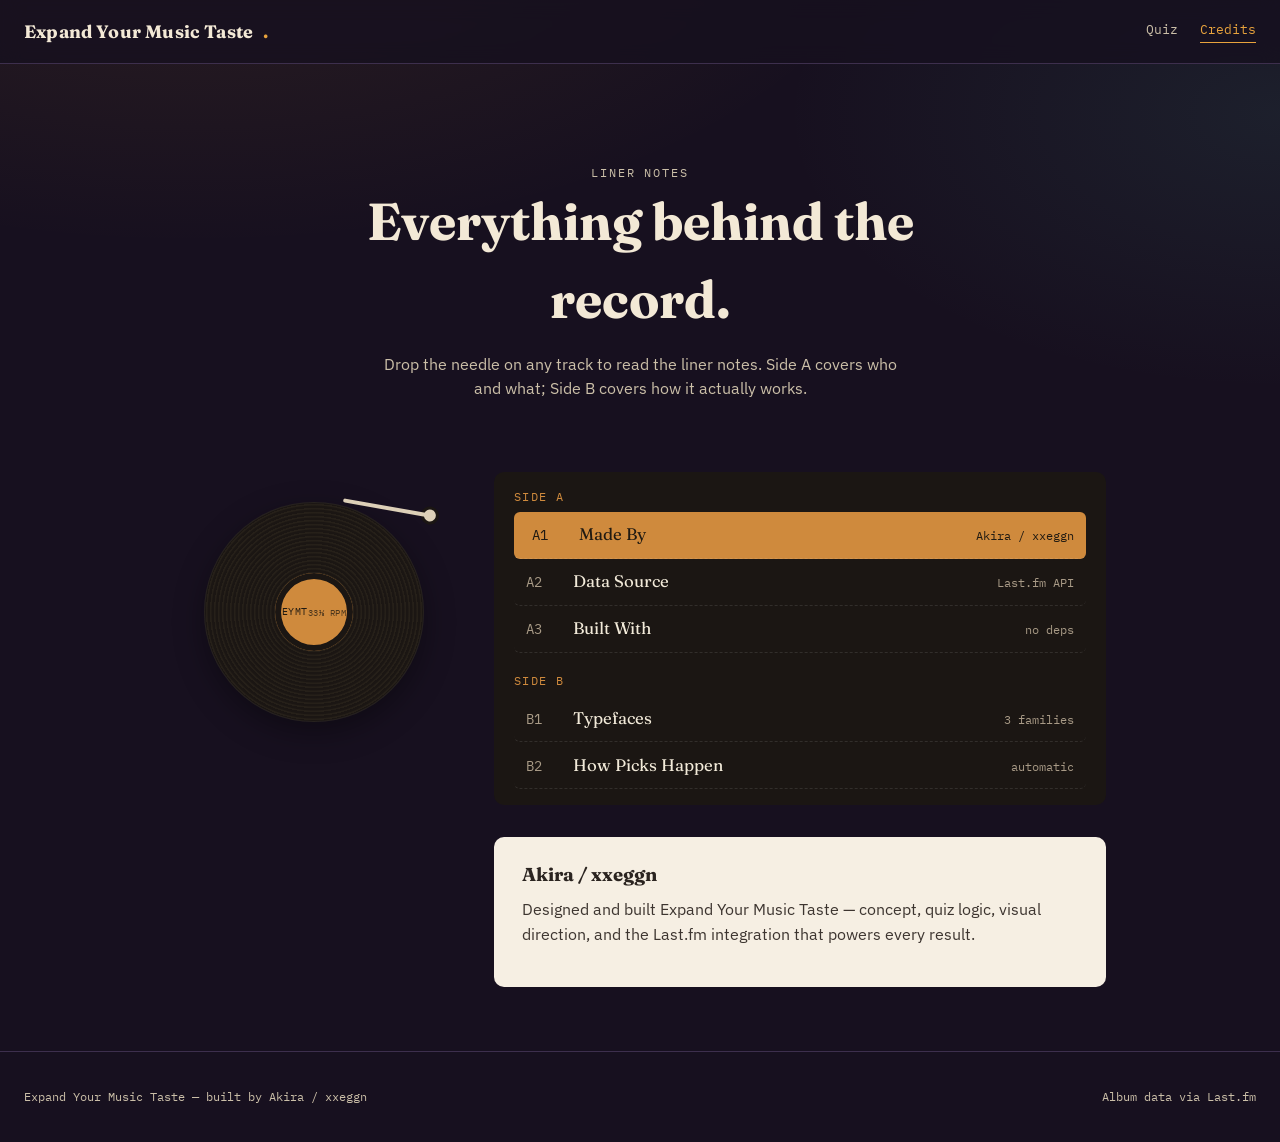
==== credits.html @ 55221497 "Update credits.html" ====
<!DOCTYPE html>
<html lang="en">
<head>
<meta charset="UTF-8">
<meta name="viewport" content="width=device-width, initial-scale=1.0">
<title>Credits — Expand Your Music Taste</title>
<meta name="description" content="Who built Expand Your Music Taste, and what it's made of.">
<link rel="icon" type="image/png" sizes="32x32" href="favicon-32.png">
<link rel="stylesheet" href="style.css">
<style>
  .record-console{
    --rc-amber: #cf8a3d;
    position: relative;
    display: grid;
    grid-template-columns: 280px 1fr;
    gap: 2.5rem;
    max-width: 980px;
    margin: 2rem auto 4rem;
    padding: 0 1.5rem;
  }
  .rc-sleeve{
    position: sticky;
    top: 2rem;
    align-self: start;
    display: flex;
    align-items: center;
    justify-content: center;
    height: 280px;
  }
  .rc-platter{ position: relative; width: 220px; height: 220px; }
  .rc-disc{
    width: 220px; height: 220px; border-radius: 50%;
    background:
      repeating-radial-gradient(circle at center,
        #1b1613 0px, #1b1613 2px,
        #262019 3px, #262019 4px);
    box-shadow: 0 10px 30px rgba(0,0,0,0.35), inset 0 0 0 1px rgba(255,255,255,0.05);
    animation: rc-spin 16s linear infinite;
    animation-play-state: paused;
    display: flex; align-items: center; justify-content: center;
  }
  .track-input:checked ~ .rc-sleeve .rc-disc{ animation-play-state: running; }
  .rc-label{
    width: 78px; height: 78px; border-radius: 50%;
    background: var(--rc-amber);
    display: flex; align-items: center; justify-content: center;
    text-align: center; line-height: 1.1;
    font-family: 'IBM Plex Mono', monospace;
    font-size: 0.6rem; letter-spacing: 0.05em;
    color: #201a12;
    box-shadow: inset 0 0 0 6px #1b1613;
  }
  .rc-label span{ display:block; font-size: 0.55rem; opacity: 0.75; margin-top: 2px; }
  .rc-tonearm{
    position: absolute; top: -10px; right: -18px;
    width: 130px; height: 130px;
    transform-origin: 108px 22px;
    transform: rotate(-28deg);
    transition: transform 0.6s cubic-bezier(.34,1.4,.64,1);
    pointer-events: none;
  }
  .rc-tonearm::before{
    content:''; position: absolute; top: 22px; right: 8px;
    width: 12px; height: 12px; border-radius: 50%;
    background: #ddd0b8; box-shadow: 0 0 0 3px #1b1613;
  }
  .rc-tonearm::after{
    content:''; position: absolute; top: 26px; right: 14px;
    width: 88px; height: 4px; border-radius: 3px;
    background: #ddd0b8; transform: rotate(38deg); transform-origin: right center;
  }
  #t1:checked ~ .rc-sleeve .rc-tonearm{ transform: rotate(-28deg); }
  #t2:checked ~ .rc-sleeve .rc-tonearm{ transform: rotate(-14deg); }
  #t3:checked ~ .rc-sleeve .rc-tonearm{ transform: rotate(0deg); }
  #t4:checked ~ .rc-sleeve .rc-tonearm{ transform: rotate(16deg); }
  #t5:checked ~ .rc-sleeve .rc-tonearm{ transform: rotate(30deg); }

  .rc-body{ display:flex; flex-direction:column; gap: 2rem; }
  .track-input{ position:absolute; opacity:0; pointer-events:none; }

  .rc-tracklist{ background:#1b1613; border-radius: 10px; padding: 1rem 1.25rem; }
  .rc-side-label{
    font-family:'IBM Plex Mono', monospace;
    font-size: 0.72rem; letter-spacing: 0.12em; text-transform: uppercase;
    color: var(--rc-amber); margin: 1.2rem 0 0.4rem;
  }
  .rc-side-label:first-child{ margin-top: 0; }
  .rc-track{
    display: grid;
    grid-template-columns: 2.2rem 1fr auto;
    align-items: baseline;
    gap: 0.75rem;
    padding: 0.65rem 0.75rem;
    border-bottom: 1px dashed rgba(255,255,255,0.1);
    cursor: pointer;
    border-radius: 6px;
    transition: background 0.2s ease, padding-left 0.2s ease;
  }
  .rc-track:hover{ background: rgba(207,138,61,0.15); }
  .rc-idx{ font-family:'IBM Plex Mono', monospace; font-size:0.85rem; color:#a89a86; }
  .rc-name{ font-family:'Fraunces', serif; font-size: 1.05rem; color:#f2ead9; }
  .rc-time{ font-family:'IBM Plex Mono', monospace; font-size:0.78rem; color:#a89a86; white-space: nowrap; }

  #t1:checked ~ .rc-body label[for="t1"],
  #t2:checked ~ .rc-body label[for="t2"],
  #t3:checked ~ .rc-body label[for="t3"],
  #t4:checked ~ .rc-body label[for="t4"],
  #t5:checked ~ .rc-body label[for="t5"]{
    background: var(--rc-amber);
    padding-left: 1.1rem;
  }
  #t1:checked ~ .rc-body label[for="t1"] .rc-name,
  #t2:checked ~ .rc-body label[for="t2"] .rc-name,
  #t3:checked ~ .rc-body label[for="t3"] .rc-name,
  #t4:checked ~ .rc-body label[for="t4"] .rc-name,
  #t5:checked ~ .rc-body label[for="t5"] .rc-name,
  #t1:checked ~ .rc-body label[for="t1"] .rc-idx,
  #t2:checked ~ .rc-body label[for="t2"] .rc-idx,
  #t3:checked ~ .rc-body label[for="t3"] .rc-idx,
  #t4:checked ~ .rc-body label[for="t4"] .rc-idx,
  #t5:checked ~ .rc-body label[for="t5"] .rc-idx,
  #t1:checked ~ .rc-body label[for="t1"] .rc-time,
  #t2:checked ~ .rc-body label[for="t2"] .rc-time,
  #t3:checked ~ .rc-body label[for="t3"] .rc-time,
  #t4:checked ~ .rc-body label[for="t4"] .rc-time,
  #t5:checked ~ .rc-body label[for="t5"] .rc-time{ color:#201a12 !important; }

  .rc-notes{
    position: relative;
    min-height: 150px;
    border-radius: 10px;
    padding: 1.5rem 1.75rem;
    background: #f6efe3;
  }
  .rc-note{ display:none; animation: rc-fade 0.35s ease; }
  .rc-note h3{ font-family:'Fraunces', serif; margin: 0 0 0.5rem; color:#2b2420; }
  .rc-note p{ margin: 0; line-height: 1.55; color:#3d3530; }
  .rc-stack-row{ display:flex; flex-wrap:wrap; gap:0.5rem; margin-top:0.9rem; }
  .rc-chip{
    font-family:'IBM Plex Mono', monospace; font-size:0.75rem;
    padding: 0.3rem 0.6rem; border-radius: 999px;
    border: 1px solid rgba(43,36,32,0.2); background: #e9ddc8; color:#2b2420;
  }
  #t1:checked ~ .rc-body .rc-notes #note-1,
  #t2:checked ~ .rc-body .rc-notes #note-2,
  #t3:checked ~ .rc-body .rc-notes #note-3,
  #t4:checked ~ .rc-body .rc-notes #note-4,
  #t5:checked ~ .rc-body .rc-notes #note-5{ display:block; }

  @keyframes rc-spin{ to{ transform: rotate(360deg); } }
  @keyframes rc-fade{ from{ opacity:0; transform: translateY(4px);} to{ opacity:1; transform:none; } }

  @media (max-width: 720px){
    .record-console{ grid-template-columns: 1fr; }
    .rc-sleeve{ position: static; height: 220px; margin-bottom: 1rem; }
  }
</style>
</head>
<body>

<header class="site-header">
  <a href="index.html" class="wordmark">Expand Your Music Taste<span class="dot">.</span></a>
  <nav class="site-nav">
    <a href="index.html">Quiz</a>
    <a href="credits.html" class="active">Credits</a>
  </nav>
</header>

<main>
  <section class="credits-hero">
    <p class="eyebrow">Liner notes</p>
    <h1>Everything behind the record.</h1>
    <p>Drop the needle on any track to read the liner notes. Side A covers who and what; Side B covers how it actually works.</p>
  </section>

  <section class="record-console">
    <input type="radio" name="track" id="t1" class="track-input" checked>
    <input type="radio" name="track" id="t2" class="track-input">
    <input type="radio" name="track" id="t3" class="track-input">
    <input type="radio" name="track" id="t4" class="track-input">
    <input type="radio" name="track" id="t5" class="track-input">

    <div class="rc-sleeve">
      <div class="rc-platter">
        <div class="rc-disc"><div class="rc-label">EYMT<span>33&frac13; RPM</span></div></div>
        <div class="rc-tonearm"></div>
      </div>
    </div>

    <div class="rc-body">
      <div class="rc-tracklist">
        <p class="rc-side-label">Side A</p>
        <label for="t1" class="rc-track">
          <span class="rc-idx">A1</span><span class="rc-name">Made By</span><span class="rc-time">Akira / xxeggn</span>
        </label>
        <label for="t2" class="rc-track">
          <span class="rc-idx">A2</span><span class="rc-name">Data Source</span><span class="rc-time">Last.fm API</span>
        </label>
        <label for="t3" class="rc-track">
          <span class="rc-idx">A3</span><span class="rc-name">Built With</span><span class="rc-time">no deps</span>
        </label>
        <p class="rc-side-label">Side B</p>
        <label for="t4" class="rc-track">
          <span class="rc-idx">B1</span><span class="rc-name">Typefaces</span><span class="rc-time">3 families</span>
        </label>
        <label for="t5" class="rc-track">
          <span class="rc-idx">B2</span><span class="rc-name">How Picks Happen</span><span class="rc-time">automatic</span>
        </label>
      </div>

      <div class="rc-notes">
        <div class="rc-note" id="note-1">
          <h3>Akira / xxeggn</h3>
          <p>Designed and built Expand Your Music Taste — concept, quiz logic, visual direction, and the Last.fm integration that powers every result.</p>
        </div>
        <div class="rc-note" id="note-2">
          <h3>Last.fm API</h3>
          <p>Every album title, release year, genre tag, cover image, and description shown in your results is fetched live from Last.fm — nothing on the results page is a hand-picked or manual list.</p>
        </div>
        <div class="rc-note" id="note-3">
          <h3>A plain, dependency-free front end</h3>
          <p>No frameworks, no build step — just HTML, CSS, and JavaScript talking directly to an API.</p>
          <div class="rc-stack-row">
            <span class="rc-chip">HTML5</span>
            <span class="rc-chip">CSS3</span>
            <span class="rc-chip">JavaScript (ES6+)</span>
            <span class="rc-chip">Fetch API</span>
            <span class="rc-chip">SVG</span>
            <span class="rc-chip">Last.fm REST API</span>
            <span class="rc-chip">Google Fonts</span>
          </div>
        </div>
        <div class="rc-note" id="note-4">
          <h3>Fraunces, IBM Plex Sans &amp; IBM Plex Mono</h3>
          <p>Fraunces carries the headlines, IBM Plex Sans handles body copy, and IBM Plex Mono is reserved for tags, metadata, and anything that reads like liner notes.</p>
        </div>
        <div class="rc-note" id="note-5">
          <h3>Automatic, not manual</h3>
          <p>Your genre answer plus the following nine answers become a set of Last.fm tags. The site queries those tags, scores every album by how many of your answers it matches, filters for era where possible, and hands back a maximum of three pages of results — never a fixed, pre-written list.</p>
        </div>
      </div>
    </div>
  </section>
</main>

<footer class="site-footer">
  <span>Expand Your Music Taste &mdash; built by Akira / xxeggn</span>
  <span>Album data via <a href="https://www.last.fm" target="_blank" rel="noopener">Last.fm</a></span>
</footer>

</body>
</html>
---- style.css ----
/* ==========================================================================
   EXPAND YOUR MUSIC TASTE — design tokens
   Ink & amber crate-digging zine. Signature element: the spinning vinyl
   progress disc that fills in one groove per quiz question.
   ========================================================================== */

@import url('https://fonts.googleapis.com/css2?family=Fraunces:opsz,wght@9..144,400;9..144,600;9..144,700;9..144,900&family=IBM+Plex+Sans:wght@400;500;600;700&family=IBM+Plex+Mono:wght@400;500;600&display=swap');

:root{
  --ink:        #17101f;
  --ink-soft:   #1f1728;
  --ink-card:   #2a1f37;
  --ink-line:   #3d2f4d;
  --paper:      #f3e9d6;
  --paper-dim:  #cbbfa8;
  --amber:      #e8a33d;
  --amber-dim:  #a97524;
  --teal:       #4fa8a0;
  --rose:       #d65f7a;

  --font-display: 'Fraunces', ui-serif, Georgia, serif;
  --font-body: 'IBM Plex Sans', ui-sans-serif, system-ui, sans-serif;
  --font-mono: 'IBM Plex Mono', ui-monospace, monospace;

  --radius: 6px;
  --wrap: 1080px;
}

*, *::before, *::after{ box-sizing:border-box; }
html{ scroll-behavior:smooth; }
body{
  margin:0;
  background:
    radial-gradient(1200px 600px at 15% -10%, rgba(232,163,61,0.10), transparent 60%),
    radial-gradient(900px 500px at 100% 10%, rgba(79,168,160,0.10), transparent 55%),
    var(--ink);
  color:var(--paper);
  font-family:var(--font-body);
  line-height:1.5;
  -webkit-font-smoothing:antialiased;
}

img{ max-width:100%; display:block; }
a{ color:inherit; }
button{ font-family:inherit; }

.wrap{ max-width:var(--wrap); margin:0 auto; padding:0 24px; }

/* -------------------------------------------------- focus / a11y */
:focus-visible{
  outline:2px solid var(--amber);
  outline-offset:3px;
  border-radius:3px;
}
.sr-only{
  position:absolute; width:1px; height:1px; padding:0; margin:-1px;
  overflow:hidden; clip:rect(0,0,0,0); white-space:nowrap; border:0;
}

@media (prefers-reduced-motion: reduce){
  *{ animation-duration:0.001ms !important; animation-iteration-count:1 !important; transition-duration:0.001ms !important; }
}

/* -------------------------------------------------- header */
.site-header{
  position:sticky; top:0; z-index:50;
  display:flex; align-items:center; justify-content:space-between;
  padding:18px 24px;
  background:rgba(23,16,31,0.82);
  backdrop-filter:blur(10px);
  border-bottom:1px solid var(--ink-line);
}
.wordmark{
  font-family:var(--font-display);
  font-weight:700;
  font-size:18px;
  letter-spacing:0.01em;
  text-decoration:none;
  display:flex; align-items:center; gap:10px;
}
.wordmark .dot{ color:var(--amber); }
.site-nav{ display:flex; gap:22px; align-items:center; font-family:var(--font-mono); font-size:13px; }
.site-nav a{
  text-decoration:none; color:var(--paper-dim);
  padding-bottom:2px; border-bottom:1px solid transparent;
  transition:color .15s ease, border-color .15s ease;
}
.site-nav a:hover, .site-nav a.active{ color:var(--amber); border-color:var(--amber); }

/* -------------------------------------------------- hero */
.hero{
  padding:88px 24px 64px;
  display:grid;
  grid-template-columns:1.1fr 0.9fr;
  gap:48px;
  align-items:center;
  max-width:var(--wrap);
  margin:0 auto;
}
.eyebrow{
  font-family:var(--font-mono);
  font-size:12px;
  letter-spacing:0.16em;
  text-transform:uppercase;
  color:var(--teal);
  margin:0 0 16px;
}
.hero h1{
  font-family:var(--font-display);
  font-size:clamp(40px, 6vw, 68px);
  line-height:1.02;
  font-weight:700;
  margin:0 0 22px;
  letter-spacing:-0.01em;
}
.hero h1 em{
  font-style:italic;
  color:var(--amber);
  font-weight:600;
}
.hero p.lede{
  font-size:17px;
  color:var(--paper-dim);
  max-width:46ch;
  margin:0 0 32px;
}
.hero-actions{ display:flex; gap:14px; align-items:center; flex-wrap:wrap; }

.btn{
  font-family:var(--font-mono);
  font-size:13px;
  letter-spacing:0.03em;
  text-transform:uppercase;
  padding:14px 26px;
  border-radius:999px;
  border:1px solid transparent;
  cursor:pointer;
  text-decoration:none;
  display:inline-flex; align-items:center; gap:8px;
  transition:transform .15s ease, background .15s ease, border-color .15s ease, opacity .15s ease;
}
.btn:hover{ transform:translateY(-1px); }
.btn:active{ transform:translateY(0); }
.btn-primary{ background:var(--amber); color:var(--ink); font-weight:600; }
.btn-primary:hover{ background:#f3ae4c; }
.btn-ghost{ background:transparent; border-color:var(--ink-line); color:var(--paper); }
.btn-ghost:hover{ border-color:var(--amber); color:var(--amber); }
.btn:disabled{ opacity:0.4; cursor:not-allowed; transform:none; }

.hero-stats{
  display:flex; gap:28px; margin-top:36px;
  font-family:var(--font-mono); font-size:12px; color:var(--paper-dim);
}
.hero-stats b{ display:block; color:var(--paper); font-family:var(--font-display); font-size:22px; font-weight:700; }

/* -------------------------------------------------- vinyl (signature element) */
.vinyl-stage{ position:relative; display:flex; align-items:center; justify-content:center; }
.vinyl{
  width:min(360px, 80vw); height:min(360px, 80vw);
  border-radius:50%;
  position:relative;
  background:
    repeating-radial-gradient(circle at 50% 50%,
      #0e0913 0px, #0e0913 2px,
      #1a1220 3px, #1a1220 4px);
  box-shadow:0 30px 60px -20px rgba(0,0,0,0.6), inset 0 0 0 1px rgba(255,255,255,0.04);
  animation:spin 9s linear infinite;
}
.vinyl::before{
  content:'';
  position:absolute; inset:38%;
  border-radius:50%;
  background:conic-gradient(from 90deg, var(--amber), var(--rose), var(--teal), var(--amber));
  display:flex;
}
.vinyl::after{
  content:'';
  position:absolute; inset:47%;
  border-radius:50%;
  background:var(--ink);
  box-shadow:inset 0 0 0 1px rgba(0,0,0,0.4);
}
@keyframes spin{ to{ transform:rotate(360deg); } }

.tonearm{
  position:absolute; top:-6%; right:2%;
  width:34%; height:34%;
  transform-origin: 88% 12%;
  transform:rotate(-24deg);
  transition:transform .5s cubic-bezier(.2,.8,.2,1);
  pointer-events:none;
}
.tonearm svg{ width:100%; height:100%; overflow:visible; }

/* -------------------------------------------------- section shell */
.section{ padding:64px 24px; }
.section-head{ max-width:640px; margin:0 auto 40px; text-align:center; }
.section-head h2{ font-family:var(--font-display); font-size:clamp(28px,4vw,40px); margin:0 0 12px; }
.section-head p{ color:var(--paper-dim); margin:0; }

/* -------------------------------------------------- quiz */
.quiz{ display:none; }
.quiz.active{ display:block; }
.quiz-shell{
  max-width:760px; margin:0 auto;
  background:var(--ink-card);
  border:1px solid var(--ink-line);
  border-radius:20px;
  padding:40px clamp(20px,4vw,52px) 44px;
  position:relative;
  overflow:hidden;
}
.quiz-shell::before{
  content:'';
  position:absolute; top:0; left:0; right:0; height:3px;
  background:linear-gradient(90deg, var(--amber), var(--rose), var(--teal));
}

.quiz-progress{
  display:flex; align-items:center; gap:20px;
  margin-bottom:32px;
}
.progress-disc{ width:56px; height:56px; flex:none; position:relative; }
.progress-disc svg{ width:100%; height:100%; transform:rotate(-90deg); }
.progress-track{ fill:none; stroke:var(--ink-line); stroke-width:6; }
.progress-fill{ fill:none; stroke:var(--amber); stroke-width:6; stroke-linecap:round; transition:stroke-dashoffset .4s ease; }
.progress-label{ font-family:var(--font-mono); font-size:12px; color:var(--paper-dim); }
.progress-label b{ color:var(--amber); font-size:15px; }
.progress-genre{ margin-left:auto; font-family:var(--font-mono); font-size:11px; color:var(--teal); text-transform:uppercase; letter-spacing:0.08em; text-align:right; }

.q-eyebrow{ font-family:var(--font-mono); font-size:11px; letter-spacing:0.12em; text-transform:uppercase; color:var(--teal); margin:0 0 10px; }
.q-title{ font-family:var(--font-display); font-size:clamp(22px,3.4vw,30px); font-weight:700; margin:0 0 28px; line-height:1.2; }

.q-options{ display:grid; grid-template-columns:1fr 1fr; gap:12px; }
.q-options.genre-grid{ grid-template-columns:repeat(auto-fill, minmax(130px,1fr)); gap:10px; max-height:360px; overflow-y:auto; padding-right:4px; margin-bottom:4px; }
.q-options.genre-grid::-webkit-scrollbar{ width:8px; }
.q-options.genre-grid::-webkit-scrollbar-thumb{ background:var(--ink-line); border-radius:8px; }

.opt{
  text-align:left;
  background:var(--ink-soft);
  border:1px solid var(--ink-line);
  color:var(--paper);
  border-radius:12px;
  padding:16px 18px;
  cursor:pointer;
  font-family:var(--font-body);
  font-size:14.5px;
  transition:border-color .15s ease, background .15s ease, transform .1s ease;
}
.opt:hover{ border-color:var(--amber); transform:translateY(-1px); }
.opt.selected{ background:rgba(232,163,61,0.14); border-color:var(--amber); color:var(--amber); }
.genre-grid .opt{ text-align:center; padding:12px 10px; font-size:13px; font-family:var(--font-mono); }

.quiz-nav{ display:flex; justify-content:space-between; align-items:center; margin-top:32px; }
.quiz-skip{ font-family:var(--font-mono); font-size:12px; color:var(--paper-dim); background:none; border:none; cursor:pointer; text-decoration:underline; text-underline-offset:3px; }
.quiz-skip:hover{ color:var(--amber); }

/* -------------------------------------------------- results */
.results{ display:none; }
.results.active{ display:block; }
.results-summary{
  max-width:760px; margin:0 auto 36px;
  text-align:center;
}
.results-summary h2{ font-family:var(--font-display); font-size:clamp(26px,4vw,38px); margin:0 0 10px; }
.tag-row{ display:flex; flex-wrap:wrap; gap:8px; justify-content:center; margin-top:16px; }
.tag-pill{
  font-family:var(--font-mono); font-size:11px; text-transform:uppercase; letter-spacing:0.06em;
  border:1px solid var(--ink-line); color:var(--paper-dim);
  padding:6px 12px; border-radius:999px;
}

.state-box{ max-width:520px; margin:40px auto; text-align:center; }
.state-box .vinyl{ width:120px; height:120px; margin:0 auto 24px; }
.state-box p{ color:var(--paper-dim); font-family:var(--font-mono); font-size:13px; }
.state-box.error{ color:var(--rose); }
.state-box.error p{ color:var(--paper-dim); }

.album-grid{
  display:grid; grid-template-columns:repeat(3, 1fr); gap:22px;
  max-width:var(--wrap); margin:0 auto;
}
.album-card{
  background:var(--ink-card);
  border:1px solid var(--ink-line);
  border-radius:16px;
  overflow:hidden;
  display:flex; flex-direction:column;
  transition:transform .18s ease, border-color .18s ease;
}
.album-card:hover{ transform:translateY(-4px); border-color:var(--amber); }
.album-art{ position:relative; aspect-ratio:1/1; background:var(--ink-soft); overflow:hidden; }
.album-art img{ width:100%; height:100%; object-fit:cover; }
.album-art .no-art{ position:absolute; inset:0; display:flex; align-items:center; justify-content:center; font-family:var(--font-mono); font-size:11px; color:var(--paper-dim); text-align:center; padding:16px; }
.album-body{ padding:18px 20px 20px; display:flex; flex-direction:column; gap:8px; flex:1; }
.album-meta{ font-family:var(--font-mono); font-size:11px; color:var(--teal); text-transform:uppercase; letter-spacing:0.05em; }
.album-title{ font-family:var(--font-display); font-size:19px; font-weight:700; margin:0; line-height:1.2; }
.album-artist{ font-size:13.5px; color:var(--paper-dim); margin:0; }
.album-desc{ font-size:13px; color:var(--paper-dim); line-height:1.55; flex:1; margin:4px 0 0; }
.album-links{ display:flex; gap:10px; margin-top:14px; flex-wrap:wrap; }
.album-links a{
  font-family:var(--font-mono); font-size:11px; text-decoration:none;
  border:1px solid var(--ink-line); border-radius:999px; padding:7px 12px;
  color:var(--paper-dim); transition:border-color .15s ease, color .15s ease;
}
.album-links a:hover{ border-color:var(--amber); color:var(--amber); }

.pager{ display:flex; align-items:center; justify-content:center; gap:18px; margin-top:40px; }
.pager button{
  background:var(--ink-soft); border:1px solid var(--ink-line); color:var(--paper);
  width:38px; height:38px; border-radius:50%; cursor:pointer; font-family:var(--font-mono);
  transition:border-color .15s ease, color .15s ease;
}
.pager button:hover:not(:disabled){ border-color:var(--amber); color:var(--amber); }
.pager button:disabled{ opacity:0.3; cursor:not-allowed; }
.pager-dots{ display:flex; gap:8px; }
.pager-dot{ width:8px; height:8px; border-radius:50%; background:var(--ink-line); cursor:pointer; border:none; padding:0; }
.pager-dot.active{ background:var(--amber); width:22px; border-radius:5px; transition:width .2s ease; }

.results-actions{ display:flex; justify-content:center; margin-top:44px; }

/* -------------------------------------------------- footer */
.site-footer{
  border-top:1px solid var(--ink-line);
  padding:36px 24px;
  margin-top:40px;
  display:flex; align-items:center; justify-content:space-between;
  flex-wrap:wrap; gap:16px;
  font-family:var(--font-mono); font-size:12px; color:var(--paper-dim);
}
.site-footer a{ text-decoration:none; color:var(--paper-dim); border-bottom:1px solid transparent; }
.site-footer a:hover{ color:var(--amber); border-color:var(--amber); }

/* -------------------------------------------------- credits page */
.credits-hero{ padding:100px 24px 40px; text-align:center; }
.credits-hero .eyebrow{ justify-content:center; display:flex; }
.credits-hero h1{ font-family:var(--font-display); font-size:clamp(34px,5vw,52px); margin:0 auto 14px; max-width:640px; }
.credits-hero p{ color:var(--paper-dim); max-width:520px; margin:0 auto; }

.credit-grid{
  max-width:820px; margin:0 auto; padding:0 24px 100px;
  display:grid; gap:18px;
}
.credit-card{
  background:var(--ink-card); border:1px solid var(--ink-line); border-radius:16px;
  padding:26px 28px; display:grid; grid-template-columns:120px 1fr; gap:20px; align-items:center;
}
.credit-num{ font-family:var(--font-mono); font-size:12px; color:var(--amber); }
.credit-card h3{ font-family:var(--font-display); font-size:20px; margin:0 0 6px; }
.credit-card p{ margin:0; color:var(--paper-dim); font-size:14px; }
.stack-row{ display:flex; flex-wrap:wrap; gap:8px; margin-top:10px; }
.stack-chip{ font-family:var(--font-mono); font-size:11px; border:1px solid var(--ink-line); color:var(--paper-dim); padding:6px 12px; border-radius:999px; }

/* -------------------------------------------------- responsive */
@media (max-width: 860px){
  .hero{ grid-template-columns:1fr; padding-top:56px; }
  .vinyl-stage{ order:-1; }
  .album-grid{ grid-template-columns:repeat(2, 1fr); }
  .q-options{ grid-template-columns:1fr; }
  .credit-card{ grid-template-columns:1fr; text-align:left; }
}
@media (max-width: 560px){
  .album-grid{ grid-template-columns:1fr; }
  .site-nav{ gap:14px; }
  .quiz-shell{ padding:28px 18px 34px; }
}
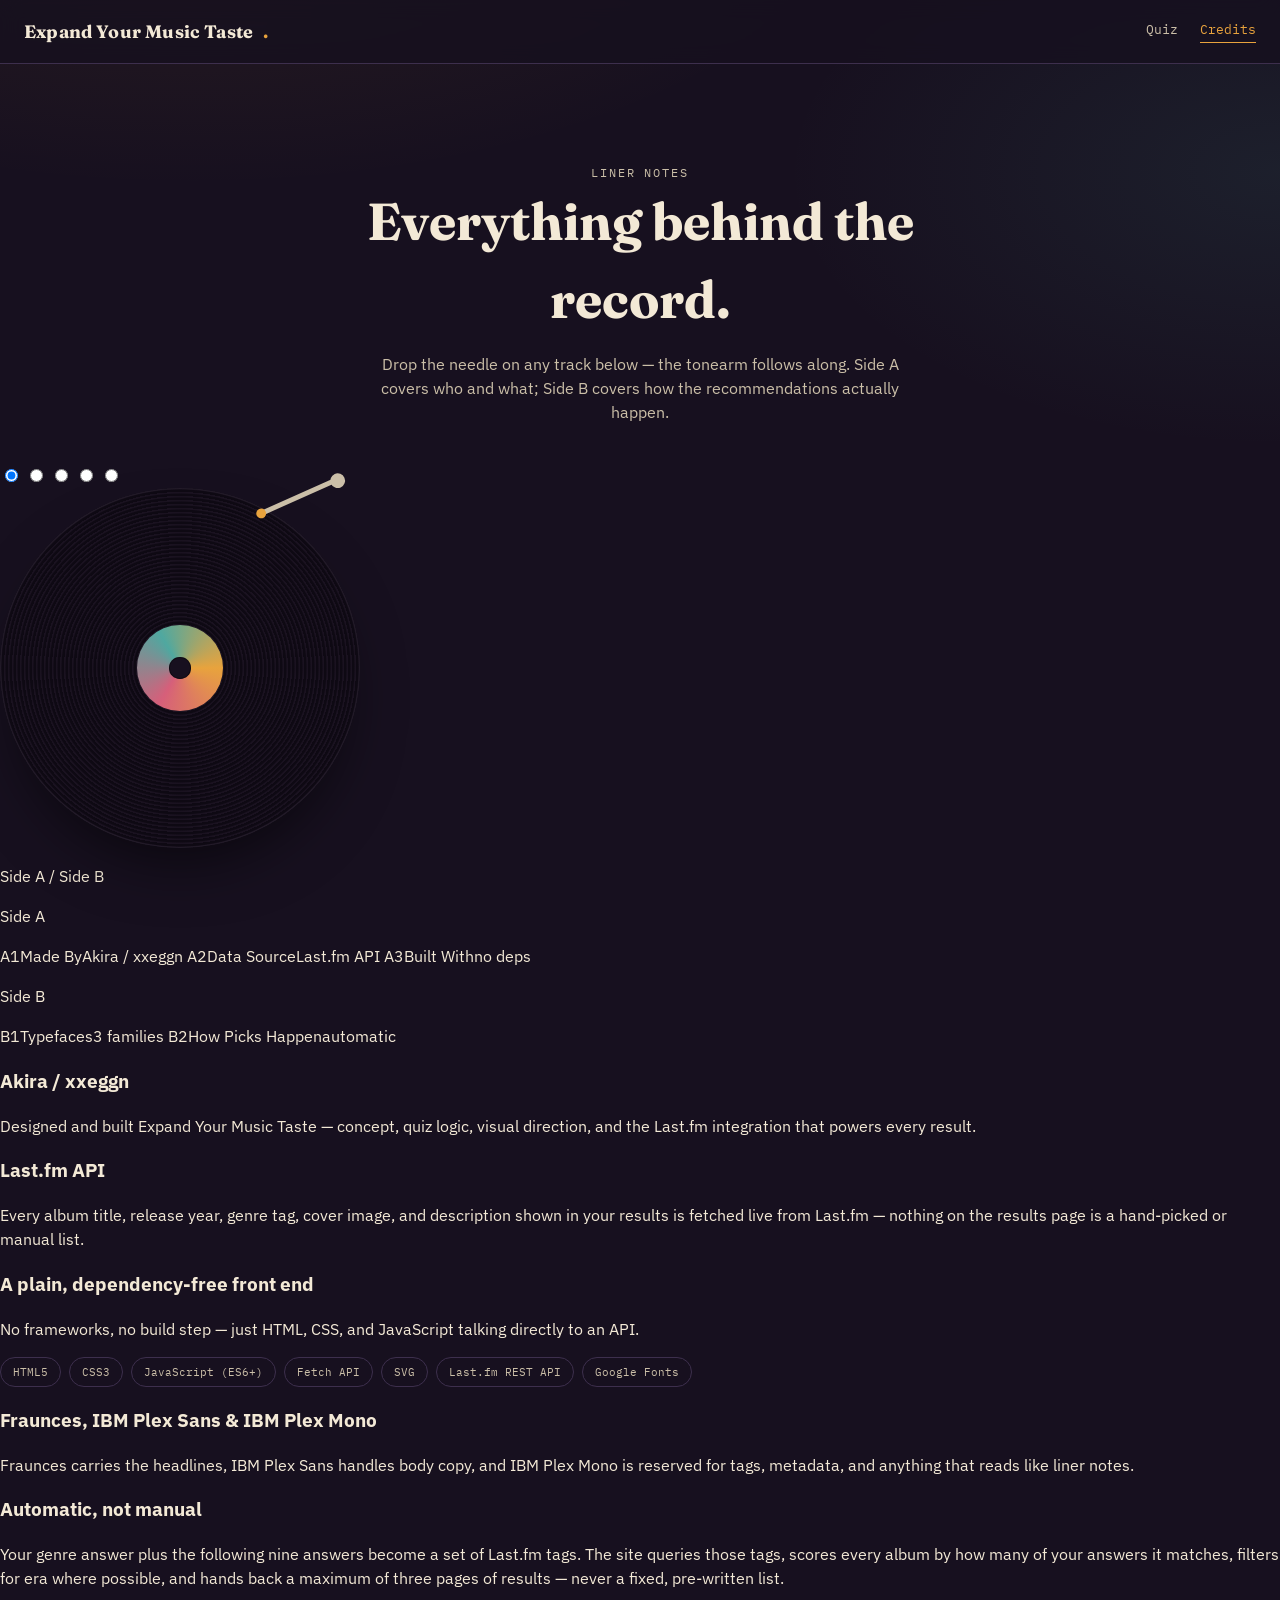
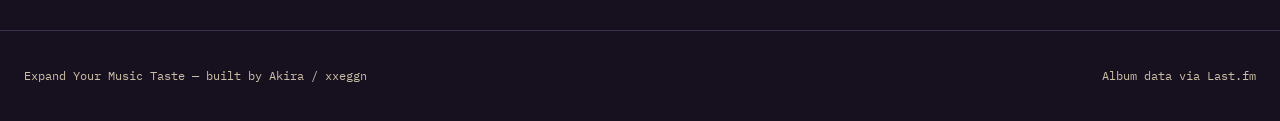
==== commit 769c35d3: "Update credits.html" ====
--- a/credits.html
+++ b/credits.html
@@ -7,154 +7,6 @@
 <meta name="description" content="Who built Expand Your Music Taste, and what it's made of.">
 <link rel="icon" type="image/png" sizes="32x32" href="favicon-32.png">
 <link rel="stylesheet" href="style.css">
-<style>
-  .record-console{
-    --rc-amber: #cf8a3d;
-    position: relative;
-    display: grid;
-    grid-template-columns: 280px 1fr;
-    gap: 2.5rem;
-    max-width: 980px;
-    margin: 2rem auto 4rem;
-    padding: 0 1.5rem;
-  }
-  .rc-sleeve{
-    position: sticky;
-    top: 2rem;
-    align-self: start;
-    display: flex;
-    align-items: center;
-    justify-content: center;
-    height: 280px;
-  }
-  .rc-platter{ position: relative; width: 220px; height: 220px; }
-  .rc-disc{
-    width: 220px; height: 220px; border-radius: 50%;
-    background:
-      repeating-radial-gradient(circle at center,
-        #1b1613 0px, #1b1613 2px,
-        #262019 3px, #262019 4px);
-    box-shadow: 0 10px 30px rgba(0,0,0,0.35), inset 0 0 0 1px rgba(255,255,255,0.05);
-    animation: rc-spin 16s linear infinite;
-    animation-play-state: paused;
-    display: flex; align-items: center; justify-content: center;
-  }
-  .track-input:checked ~ .rc-sleeve .rc-disc{ animation-play-state: running; }
-  .rc-label{
-    width: 78px; height: 78px; border-radius: 50%;
-    background: var(--rc-amber);
-    display: flex; align-items: center; justify-content: center;
-    text-align: center; line-height: 1.1;
-    font-family: 'IBM Plex Mono', monospace;
-    font-size: 0.6rem; letter-spacing: 0.05em;
-    color: #201a12;
-    box-shadow: inset 0 0 0 6px #1b1613;
-  }
-  .rc-label span{ display:block; font-size: 0.55rem; opacity: 0.75; margin-top: 2px; }
-  .rc-tonearm{
-    position: absolute; top: -10px; right: -18px;
-    width: 130px; height: 130px;
-    transform-origin: 108px 22px;
-    transform: rotate(-28deg);
-    transition: transform 0.6s cubic-bezier(.34,1.4,.64,1);
-    pointer-events: none;
-  }
-  .rc-tonearm::before{
-    content:''; position: absolute; top: 22px; right: 8px;
-    width: 12px; height: 12px; border-radius: 50%;
-    background: #ddd0b8; box-shadow: 0 0 0 3px #1b1613;
-  }
-  .rc-tonearm::after{
-    content:''; position: absolute; top: 26px; right: 14px;
-    width: 88px; height: 4px; border-radius: 3px;
-    background: #ddd0b8; transform: rotate(38deg); transform-origin: right center;
-  }
-  #t1:checked ~ .rc-sleeve .rc-tonearm{ transform: rotate(-28deg); }
-  #t2:checked ~ .rc-sleeve .rc-tonearm{ transform: rotate(-14deg); }
-  #t3:checked ~ .rc-sleeve .rc-tonearm{ transform: rotate(0deg); }
-  #t4:checked ~ .rc-sleeve .rc-tonearm{ transform: rotate(16deg); }
-  #t5:checked ~ .rc-sleeve .rc-tonearm{ transform: rotate(30deg); }
-
-  .rc-body{ display:flex; flex-direction:column; gap: 2rem; }
-  .track-input{ position:absolute; opacity:0; pointer-events:none; }
-
-  .rc-tracklist{ background:#1b1613; border-radius: 10px; padding: 1rem 1.25rem; }
-  .rc-side-label{
-    font-family:'IBM Plex Mono', monospace;
-    font-size: 0.72rem; letter-spacing: 0.12em; text-transform: uppercase;
-    color: var(--rc-amber); margin: 1.2rem 0 0.4rem;
-  }
-  .rc-side-label:first-child{ margin-top: 0; }
-  .rc-track{
-    display: grid;
-    grid-template-columns: 2.2rem 1fr auto;
-    align-items: baseline;
-    gap: 0.75rem;
-    padding: 0.65rem 0.75rem;
-    border-bottom: 1px dashed rgba(255,255,255,0.1);
-    cursor: pointer;
-    border-radius: 6px;
-    transition: background 0.2s ease, padding-left 0.2s ease;
-  }
-  .rc-track:hover{ background: rgba(207,138,61,0.15); }
-  .rc-idx{ font-family:'IBM Plex Mono', monospace; font-size:0.85rem; color:#a89a86; }
-  .rc-name{ font-family:'Fraunces', serif; font-size: 1.05rem; color:#f2ead9; }
-  .rc-time{ font-family:'IBM Plex Mono', monospace; font-size:0.78rem; color:#a89a86; white-space: nowrap; }
-
-  #t1:checked ~ .rc-body label[for="t1"],
-  #t2:checked ~ .rc-body label[for="t2"],
-  #t3:checked ~ .rc-body label[for="t3"],
-  #t4:checked ~ .rc-body label[for="t4"],
-  #t5:checked ~ .rc-body label[for="t5"]{
-    background: var(--rc-amber);
-    padding-left: 1.1rem;
-  }
-  #t1:checked ~ .rc-body label[for="t1"] .rc-name,
-  #t2:checked ~ .rc-body label[for="t2"] .rc-name,
-  #t3:checked ~ .rc-body label[for="t3"] .rc-name,
-  #t4:checked ~ .rc-body label[for="t4"] .rc-name,
-  #t5:checked ~ .rc-body label[for="t5"] .rc-name,
-  #t1:checked ~ .rc-body label[for="t1"] .rc-idx,
-  #t2:checked ~ .rc-body label[for="t2"] .rc-idx,
-  #t3:checked ~ .rc-body label[for="t3"] .rc-idx,
-  #t4:checked ~ .rc-body label[for="t4"] .rc-idx,
-  #t5:checked ~ .rc-body label[for="t5"] .rc-idx,
-  #t1:checked ~ .rc-body label[for="t1"] .rc-time,
-  #t2:checked ~ .rc-body label[for="t2"] .rc-time,
-  #t3:checked ~ .rc-body label[for="t3"] .rc-time,
-  #t4:checked ~ .rc-body label[for="t4"] .rc-time,
-  #t5:checked ~ .rc-body label[for="t5"] .rc-time{ color:#201a12 !important; }
-
-  .rc-notes{
-    position: relative;
-    min-height: 150px;
-    border-radius: 10px;
-    padding: 1.5rem 1.75rem;
-    background: #f6efe3;
-  }
-  .rc-note{ display:none; animation: rc-fade 0.35s ease; }
-  .rc-note h3{ font-family:'Fraunces', serif; margin: 0 0 0.5rem; color:#2b2420; }
-  .rc-note p{ margin: 0; line-height: 1.55; color:#3d3530; }
-  .rc-stack-row{ display:flex; flex-wrap:wrap; gap:0.5rem; margin-top:0.9rem; }
-  .rc-chip{
-    font-family:'IBM Plex Mono', monospace; font-size:0.75rem;
-    padding: 0.3rem 0.6rem; border-radius: 999px;
-    border: 1px solid rgba(43,36,32,0.2); background: #e9ddc8; color:#2b2420;
-  }
-  #t1:checked ~ .rc-body .rc-notes #note-1,
-  #t2:checked ~ .rc-body .rc-notes #note-2,
-  #t3:checked ~ .rc-body .rc-notes #note-3,
-  #t4:checked ~ .rc-body .rc-notes #note-4,
-  #t5:checked ~ .rc-body .rc-notes #note-5{ display:block; }
-
-  @keyframes rc-spin{ to{ transform: rotate(360deg); } }
-  @keyframes rc-fade{ from{ opacity:0; transform: translateY(4px);} to{ opacity:1; transform:none; } }
-
-  @media (max-width: 720px){
-    .record-console{ grid-template-columns: 1fr; }
-    .rc-sleeve{ position: static; height: 220px; margin-bottom: 1rem; }
-  }
-</style>
 </head>
 <body>
 
@@ -170,71 +22,77 @@
   <section class="credits-hero">
     <p class="eyebrow">Liner notes</p>
     <h1>Everything behind the record.</h1>
-    <p>Drop the needle on any track to read the liner notes. Side A covers who and what; Side B covers how it actually works.</p>
+    <p>Drop the needle on any track below — the tonearm follows along. Side A covers who and what; Side B covers how the recommendations actually happen.</p>
   </section>
 
-  <section class="record-console">
+  <section class="liner-console">
     <input type="radio" name="track" id="t1" class="track-input" checked>
     <input type="radio" name="track" id="t2" class="track-input">
     <input type="radio" name="track" id="t3" class="track-input">
     <input type="radio" name="track" id="t4" class="track-input">
     <input type="radio" name="track" id="t5" class="track-input">
 
-    <div class="rc-sleeve">
-      <div class="rc-platter">
-        <div class="rc-disc"><div class="rc-label">EYMT<span>33&frac13; RPM</span></div></div>
-        <div class="rc-tonearm"></div>
+    <div class="liner-sleeve">
+      <div class="vinyl vinyl-mini">
+        <div class="tonearm">
+          <svg viewBox="0 0 100 100" aria-hidden="true">
+            <circle cx="88" cy="12" r="6" fill="var(--paper-dim)"/>
+            <rect x="20" y="9" width="66" height="4" rx="2" fill="var(--paper-dim)"/>
+            <circle cx="20" cy="11" r="4" fill="var(--amber)"/>
+          </svg>
+        </div>
       </div>
+      <p class="liner-caption">Side A / Side B</p>
     </div>
 
-    <div class="rc-body">
-      <div class="rc-tracklist">
-        <p class="rc-side-label">Side A</p>
-        <label for="t1" class="rc-track">
-          <span class="rc-idx">A1</span><span class="rc-name">Made By</span><span class="rc-time">Akira / xxeggn</span>
+    <div class="liner-body">
+      <div class="liner-tracklist">
+        <p class="side-label">Side A</p>
+        <label for="t1" class="liner-track">
+          <span class="idx">A1</span><span class="name">Made By</span><span class="time">Akira / xxeggn</span>
         </label>
-        <label for="t2" class="rc-track">
-          <span class="rc-idx">A2</span><span class="rc-name">Data Source</span><span class="rc-time">Last.fm API</span>
+        <label for="t2" class="liner-track">
+          <span class="idx">A2</span><span class="name">Data Source</span><span class="time">Last.fm API</span>
         </label>
-        <label for="t3" class="rc-track">
-          <span class="rc-idx">A3</span><span class="rc-name">Built With</span><span class="rc-time">no deps</span>
+        <label for="t3" class="liner-track">
+          <span class="idx">A3</span><span class="name">Built With</span><span class="time">no deps</span>
         </label>
-        <p class="rc-side-label">Side B</p>
-        <label for="t4" class="rc-track">
-          <span class="rc-idx">B1</span><span class="rc-name">Typefaces</span><span class="rc-time">3 families</span>
+        <p class="side-label">Side B</p>
+        <label for="t4" class="liner-track">
+          <span class="idx">B1</span><span class="name">Typefaces</span><span class="time">3 families</span>
         </label>
-        <label for="t5" class="rc-track">
-          <span class="rc-idx">B2</span><span class="rc-name">How Picks Happen</span><span class="rc-time">automatic</span>
+        <label for="t5" class="liner-track">
+          <span class="idx">B2</span><span class="name">How Picks Happen</span><span class="time">automatic</span>
         </label>
       </div>
 
-      <div class="rc-notes">
-        <div class="rc-note" id="note-1">
+      <div class="liner-notes">
+        <div class="liner-note" id="note-1">
           <h3>Akira / xxeggn</h3>
           <p>Designed and built Expand Your Music Taste — concept, quiz logic, visual direction, and the Last.fm integration that powers every result.</p>
         </div>
-        <div class="rc-note" id="note-2">
+        <div class="liner-note" id="note-2">
           <h3>Last.fm API</h3>
           <p>Every album title, release year, genre tag, cover image, and description shown in your results is fetched live from Last.fm — nothing on the results page is a hand-picked or manual list.</p>
         </div>
-        <div class="rc-note" id="note-3">
+        <div class="liner-note" id="note-3">
           <h3>A plain, dependency-free front end</h3>
           <p>No frameworks, no build step — just HTML, CSS, and JavaScript talking directly to an API.</p>
-          <div class="rc-stack-row">
-            <span class="rc-chip">HTML5</span>
-            <span class="rc-chip">CSS3</span>
-            <span class="rc-chip">JavaScript (ES6+)</span>
-            <span class="rc-chip">Fetch API</span>
-            <span class="rc-chip">SVG</span>
-            <span class="rc-chip">Last.fm REST API</span>
-            <span class="rc-chip">Google Fonts</span>
+          <div class="stack-row">
+            <span class="stack-chip">HTML5</span>
+            <span class="stack-chip">CSS3</span>
+            <span class="stack-chip">JavaScript (ES6+)</span>
+            <span class="stack-chip">Fetch API</span>
+            <span class="stack-chip">SVG</span>
+            <span class="stack-chip">Last.fm REST API</span>
+            <span class="stack-chip">Google Fonts</span>
           </div>
         </div>
-        <div class="rc-note" id="note-4">
+        <div class="liner-note" id="note-4">
           <h3>Fraunces, IBM Plex Sans &amp; IBM Plex Mono</h3>
           <p>Fraunces carries the headlines, IBM Plex Sans handles body copy, and IBM Plex Mono is reserved for tags, metadata, and anything that reads like liner notes.</p>
         </div>
-        <div class="rc-note" id="note-5">
+        <div class="liner-note" id="note-5">
           <h3>Automatic, not manual</h3>
           <p>Your genre answer plus the following nine answers become a set of Last.fm tags. The site queries those tags, scores every album by how many of your answers it matches, filters for era where possible, and hands back a maximum of three pages of results — never a fixed, pre-written list.</p>
         </div>
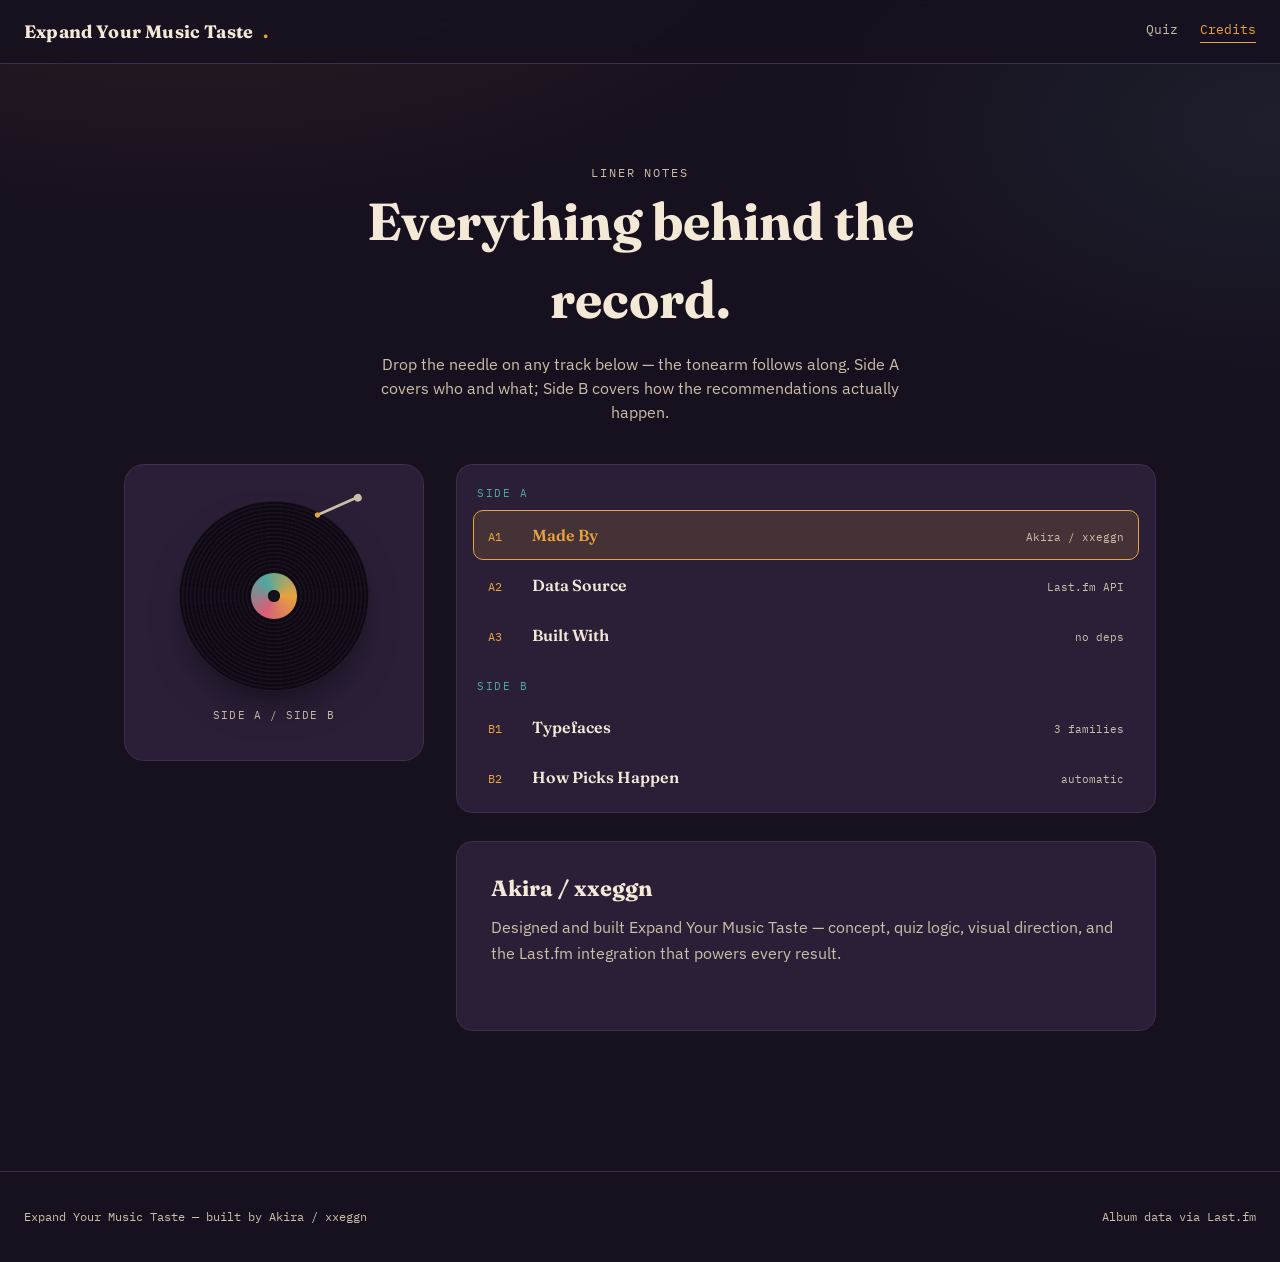
==== commit 27564c1c: "Update credits.html" ====
--- a/credits.html
+++ b/credits.html
@@ -7,6 +7,157 @@
 <meta name="description" content="Who built Expand Your Music Taste, and what it's made of.">
 <link rel="icon" type="image/png" sizes="32x32" href="favicon-32.png">
 <link rel="stylesheet" href="style.css">
+<style>
+  /* Inlined so this page renders correctly even if style.css hasn't been
+     updated yet — everything below is scoped to .liner-console only. */
+  .liner-console{
+    max-width:1080px;
+    margin:0 auto;
+    padding:0 24px 100px;
+    display:grid;
+    grid-template-columns:300px 1fr;
+    gap:32px;
+  }
+  .track-input{ position:absolute; opacity:0; pointer-events:none; }
+
+  .liner-sleeve{
+    position:sticky;
+    top:100px;
+    align-self:start;
+    display:flex;
+    flex-direction:column;
+    align-items:center;
+    gap:16px;
+    background:#2a1f37;
+    border:1px solid #3d2f4d;
+    border-radius:20px;
+    padding:36px 20px;
+  }
+  .liner-sleeve .vinyl-mini{
+    width:190px;
+    height:190px;
+    border-radius:50%;
+    position:relative;
+    background:
+      repeating-radial-gradient(circle at 50% 50%,
+        #0e0913 0px, #0e0913 2px,
+        #1a1220 3px, #1a1220 4px);
+    box-shadow:0 20px 40px -16px rgba(0,0,0,0.6), inset 0 0 0 1px rgba(255,255,255,0.04);
+    animation:liner-spin 9s linear infinite;
+    animation-play-state:paused;
+  }
+  .track-input:checked ~ .liner-sleeve .vinyl-mini{ animation-play-state:running; }
+  .liner-sleeve .vinyl-mini::before{
+    content:'';
+    position:absolute; inset:38%;
+    border-radius:50%;
+    background:conic-gradient(from 90deg, #e8a33d, #d65f7a, #4fa8a0, #e8a33d);
+  }
+  .liner-sleeve .vinyl-mini::after{
+    content:'';
+    position:absolute; inset:47%;
+    border-radius:50%;
+    background:#17101f;
+    box-shadow:inset 0 0 0 1px rgba(0,0,0,0.4);
+  }
+  @keyframes liner-spin{ to{ transform:rotate(360deg); } }
+
+  .liner-tonearm{
+    position:absolute; top:-6%; right:2%;
+    width:34%; height:34%;
+    transform-origin: 88% 12%;
+    transform:rotate(-24deg);
+    transition:transform .5s cubic-bezier(.2,.8,.2,1);
+    pointer-events:none;
+  }
+  .liner-tonearm svg{ width:100%; height:100%; overflow:visible; }
+  #t1:checked ~ .liner-sleeve .liner-tonearm{ transform:rotate(-24deg); }
+  #t2:checked ~ .liner-sleeve .liner-tonearm{ transform:rotate(-10deg); }
+  #t3:checked ~ .liner-sleeve .liner-tonearm{ transform:rotate(4deg); }
+  #t4:checked ~ .liner-sleeve .liner-tonearm{ transform:rotate(18deg); }
+  #t5:checked ~ .liner-sleeve .liner-tonearm{ transform:rotate(32deg); }
+
+  .liner-caption{
+    font-family:'IBM Plex Mono', ui-monospace, monospace;
+    font-size:11px; letter-spacing:0.1em; text-transform:uppercase;
+    color:#cbbfa8; margin:0;
+  }
+
+  .liner-body{ display:flex; flex-direction:column; gap:28px; }
+
+  .liner-tracklist{
+    background:#2a1f37;
+    border:1px solid #3d2f4d;
+    border-radius:16px;
+    padding:10px 16px;
+  }
+  .liner-side-label{
+    font-family:'IBM Plex Mono', ui-monospace, monospace;
+    font-size:11px; letter-spacing:0.14em; text-transform:uppercase;
+    color:#4fa8a0; margin:18px 4px 8px;
+  }
+  .liner-side-label:first-child{ margin-top:10px; }
+
+  .liner-track{
+    display:grid;
+    grid-template-columns:2rem 1fr auto;
+    align-items:baseline;
+    gap:12px;
+    padding:12px 14px;
+    border-radius:10px;
+    border:1px solid transparent;
+    cursor:pointer;
+    transition:border-color .15s ease, background .15s ease;
+  }
+  .liner-track:hover{ background:#1f1728; border-color:#3d2f4d; }
+  .liner-track .idx{ font-family:'IBM Plex Mono', ui-monospace, monospace; font-size:12px; color:#e8a33d; }
+  .liner-track .name{ font-family:'Fraunces', ui-serif, Georgia, serif; font-weight:600; font-size:16px; color:#f3e9d6; }
+  .liner-track .time{ font-family:'IBM Plex Mono', ui-monospace, monospace; font-size:11px; color:#cbbfa8; white-space:nowrap; }
+
+  #t1:checked ~ .liner-body label[for="t1"],
+  #t2:checked ~ .liner-body label[for="t2"],
+  #t3:checked ~ .liner-body label[for="t3"],
+  #t4:checked ~ .liner-body label[for="t4"],
+  #t5:checked ~ .liner-body label[for="t5"]{
+    background:rgba(232,163,61,0.14);
+    border-color:#e8a33d;
+  }
+  #t1:checked ~ .liner-body label[for="t1"] .name,
+  #t2:checked ~ .liner-body label[for="t2"] .name,
+  #t3:checked ~ .liner-body label[for="t3"] .name,
+  #t4:checked ~ .liner-body label[for="t4"] .name,
+  #t5:checked ~ .liner-body label[for="t5"] .name{ color:#e8a33d; }
+
+  .liner-notes{
+    position:relative;
+    min-height:190px;
+    background:#2a1f37;
+    border:1px solid #3d2f4d;
+    border-radius:16px;
+    padding:30px 34px;
+  }
+  .liner-note{ display:none; }
+  .liner-note h3{ font-family:'Fraunces', ui-serif, Georgia, serif; font-size:22px; margin:0 0 10px; color:#f3e9d6; }
+  .liner-note p{ margin:0; color:#cbbfa8; line-height:1.6; font-family:'IBM Plex Sans', ui-sans-serif, system-ui, sans-serif; }
+
+  #t1:checked ~ .liner-body .liner-notes #note-1,
+  #t2:checked ~ .liner-body .liner-notes #note-2,
+  #t3:checked ~ .liner-body .liner-notes #note-3,
+  #t4:checked ~ .liner-body .liner-notes #note-4,
+  #t5:checked ~ .liner-body .liner-notes #note-5{ display:block; }
+
+  .liner-stack-row{ display:flex; flex-wrap:wrap; gap:8px; margin-top:12px; }
+  .liner-chip{
+    font-family:'IBM Plex Mono', ui-monospace, monospace; font-size:11px;
+    border:1px solid #3d2f4d; color:#cbbfa8; padding:6px 12px; border-radius:999px;
+  }
+
+  @media (max-width: 860px){
+    .liner-console{ grid-template-columns:1fr; }
+    .liner-sleeve{ position:static; flex-direction:row; justify-content:center; padding:20px; }
+    .liner-sleeve .vinyl-mini{ width:120px; height:120px; }
+  }
+</style>
 </head>
 <body>
 
@@ -33,12 +184,12 @@
     <input type="radio" name="track" id="t5" class="track-input">
 
     <div class="liner-sleeve">
-      <div class="vinyl vinyl-mini">
-        <div class="tonearm">
+      <div class="vinyl-mini">
+        <div class="liner-tonearm">
           <svg viewBox="0 0 100 100" aria-hidden="true">
-            <circle cx="88" cy="12" r="6" fill="var(--paper-dim)"/>
-            <rect x="20" y="9" width="66" height="4" rx="2" fill="var(--paper-dim)"/>
-            <circle cx="20" cy="11" r="4" fill="var(--amber)"/>
+            <circle cx="88" cy="12" r="6" fill="#cbbfa8"/>
+            <rect x="20" y="9" width="66" height="4" rx="2" fill="#cbbfa8"/>
+            <circle cx="20" cy="11" r="4" fill="#e8a33d"/>
           </svg>
         </div>
       </div>
@@ -47,7 +198,7 @@
 
     <div class="liner-body">
       <div class="liner-tracklist">
-        <p class="side-label">Side A</p>
+        <p class="liner-side-label">Side A</p>
         <label for="t1" class="liner-track">
           <span class="idx">A1</span><span class="name">Made By</span><span class="time">Akira / xxeggn</span>
         </label>
@@ -57,7 +208,7 @@
         <label for="t3" class="liner-track">
           <span class="idx">A3</span><span class="name">Built With</span><span class="time">no deps</span>
         </label>
-        <p class="side-label">Side B</p>
+        <p class="liner-side-label">Side B</p>
         <label for="t4" class="liner-track">
           <span class="idx">B1</span><span class="name">Typefaces</span><span class="time">3 families</span>
         </label>
@@ -78,14 +229,14 @@
         <div class="liner-note" id="note-3">
           <h3>A plain, dependency-free front end</h3>
           <p>No frameworks, no build step — just HTML, CSS, and JavaScript talking directly to an API.</p>
-          <div class="stack-row">
-            <span class="stack-chip">HTML5</span>
-            <span class="stack-chip">CSS3</span>
-            <span class="stack-chip">JavaScript (ES6+)</span>
-            <span class="stack-chip">Fetch API</span>
-            <span class="stack-chip">SVG</span>
-            <span class="stack-chip">Last.fm REST API</span>
-            <span class="stack-chip">Google Fonts</span>
+          <div class="liner-stack-row">
+            <span class="liner-chip">HTML5</span>
+            <span class="liner-chip">CSS3</span>
+            <span class="liner-chip">JavaScript (ES6+)</span>
+            <span class="liner-chip">Fetch API</span>
+            <span class="liner-chip">SVG</span>
+            <span class="liner-chip">Last.fm REST API</span>
+            <span class="liner-chip">Google Fonts</span>
           </div>
         </div>
         <div class="liner-note" id="note-4">
--- a/style.css
+++ b/style.css
@@ -365,3 +365,132 @@
   .site-nav{ gap:14px; }
   .quiz-shell{ padding:28px 18px 34px; }
 }
+
+/* ==========================================================================
+   CREDITS PAGE — interactive liner-notes console
+   Reuses the hero's .vinyl + .tonearm signature element at a smaller scale.
+   ========================================================================== */
+
+.liner-console{
+  max-width:var(--wrap);
+  margin:0 auto;
+  padding:0 24px 100px;
+  display:grid;
+  grid-template-columns:300px 1fr;
+  gap:32px;
+}
+
+.track-input{ position:absolute; opacity:0; pointer-events:none; }
+
+/* -------------------------------------------------- sleeve / mini vinyl */
+.liner-sleeve{
+  position:sticky;
+  top:100px;
+  align-self:start;
+  display:flex;
+  flex-direction:column;
+  align-items:center;
+  gap:16px;
+  background:var(--ink-card);
+  border:1px solid var(--ink-line);
+  border-radius:20px;
+  padding:36px 20px;
+}
+.vinyl.vinyl-mini{
+  width:190px;
+  height:190px;
+  animation-play-state:paused;
+}
+.track-input:checked ~ .liner-sleeve .vinyl-mini{ animation-play-state:running; }
+.liner-caption{
+  font-family:var(--font-mono);
+  font-size:11px;
+  letter-spacing:0.1em;
+  text-transform:uppercase;
+  color:var(--paper-dim);
+  margin:0;
+}
+
+/* tonearm rotation per active track — same element as the hero, just retargeted */
+#t1:checked ~ .liner-sleeve .tonearm{ transform:rotate(-24deg); }
+#t2:checked ~ .liner-sleeve .tonearm{ transform:rotate(-10deg); }
+#t3:checked ~ .liner-sleeve .tonearm{ transform:rotate(4deg); }
+#t4:checked ~ .liner-sleeve .tonearm{ transform:rotate(18deg); }
+#t5:checked ~ .liner-sleeve .tonearm{ transform:rotate(32deg); }
+
+/* -------------------------------------------------- tracklist */
+.liner-body{ display:flex; flex-direction:column; gap:28px; }
+
+.liner-tracklist{
+  background:var(--ink-card);
+  border:1px solid var(--ink-line);
+  border-radius:16px;
+  padding:10px 16px;
+}
+.side-label{
+  font-family:var(--font-mono);
+  font-size:11px;
+  letter-spacing:0.14em;
+  text-transform:uppercase;
+  color:var(--teal);
+  margin:18px 4px 8px;
+}
+.side-label:first-child{ margin-top:10px; }
+
+.liner-track{
+  display:grid;
+  grid-template-columns:2rem 1fr auto;
+  align-items:baseline;
+  gap:12px;
+  padding:12px 14px;
+  border-radius:10px;
+  border:1px solid transparent;
+  cursor:pointer;
+  transition:border-color .15s ease, background .15s ease;
+}
+.liner-track:hover{ background:var(--ink-soft); border-color:var(--ink-line); }
+.liner-track .idx{ font-family:var(--font-mono); font-size:12px; color:var(--amber); }
+.liner-track .name{ font-family:var(--font-display); font-weight:600; font-size:16px; color:var(--paper); }
+.liner-track .time{ font-family:var(--font-mono); font-size:11px; color:var(--paper-dim); white-space:nowrap; }
+
+#t1:checked ~ .liner-body label[for="t1"],
+#t2:checked ~ .liner-body label[for="t2"],
+#t3:checked ~ .liner-body label[for="t3"],
+#t4:checked ~ .liner-body label[for="t4"],
+#t5:checked ~ .liner-body label[for="t5"]{
+  background:rgba(232,163,61,0.14);
+  border-color:var(--amber);
+}
+#t1:checked ~ .liner-body label[for="t1"] .name,
+#t2:checked ~ .liner-body label[for="t2"] .name,
+#t3:checked ~ .liner-body label[for="t3"] .name,
+#t4:checked ~ .liner-body label[for="t4"] .name,
+#t5:checked ~ .liner-body label[for="t5"] .name{ color:var(--amber); }
+
+/* -------------------------------------------------- notes panel */
+.liner-notes{
+  position:relative;
+  min-height:190px;
+  background:var(--ink-card);
+  border:1px solid var(--ink-line);
+  border-radius:16px;
+  padding:30px 34px;
+}
+.liner-note{ display:none; animation:liner-fade .3s ease; }
+.liner-note h3{ font-family:var(--font-display); font-size:22px; margin:0 0 10px; color:var(--paper); }
+.liner-note p{ margin:0; color:var(--paper-dim); line-height:1.6; }
+
+#t1:checked ~ .liner-body .liner-notes #note-1,
+#t2:checked ~ .liner-body .liner-notes #note-2,
+#t3:checked ~ .liner-body .liner-notes #note-3,
+#t4:checked ~ .liner-body .liner-notes #note-4,
+#t5:checked ~ .liner-body .liner-notes #note-5{ display:block; }
+
+@keyframes liner-fade{ from{ opacity:0; transform:translateY(4px); } to{ opacity:1; transform:none; } }
+
+/* -------------------------------------------------- responsive */
+@media (max-width: 860px){
+  .liner-console{ grid-template-columns:1fr; }
+  .liner-sleeve{ position:static; flex-direction:row; justify-content:center; padding:20px; }
+  .vinyl.vinyl-mini{ width:120px; height:120px; }
+}
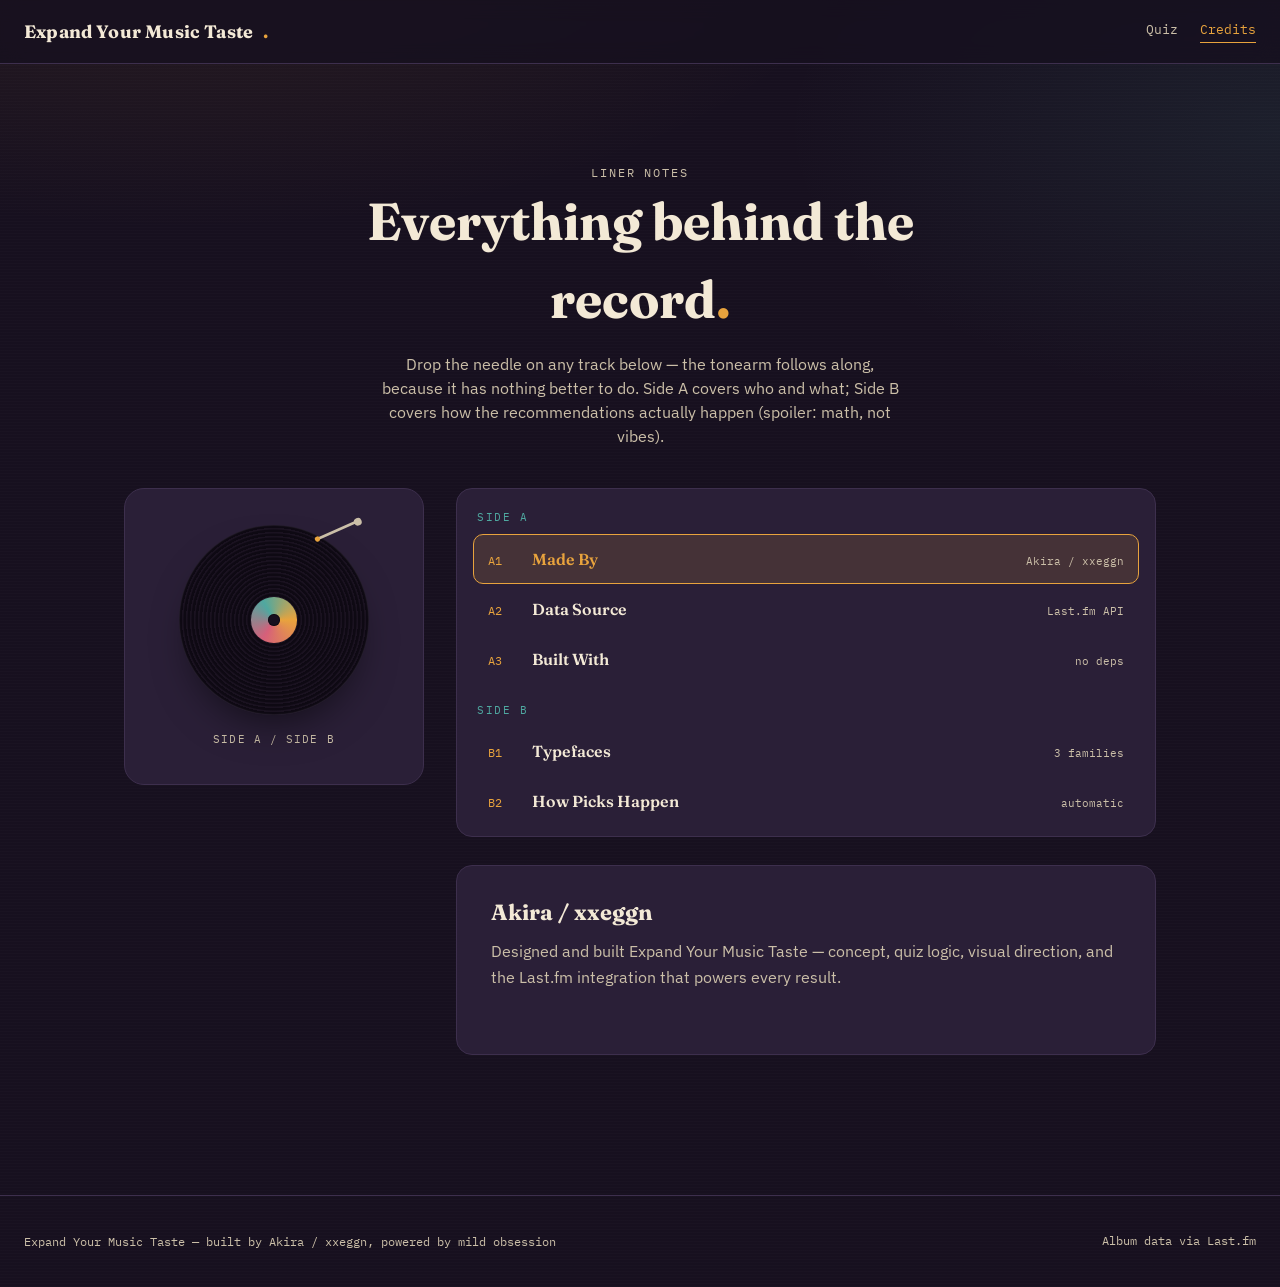
==== commit e903a060: "Update credits.html" ====
--- a/credits.html
+++ b/credits.html
@@ -107,9 +107,9 @@
     border-radius:10px;
     border:1px solid transparent;
     cursor:pointer;
-    transition:border-color .15s ease, background .15s ease;
-  }
-  .liner-track:hover{ background:#1f1728; border-color:#3d2f4d; }
+    transition:border-color .15s ease, background .15s ease, transform .15s ease;
+  }
+  .liner-track:hover{ background:#1f1728; border-color:#3d2f4d; transform:translateX(3px); }
   .liner-track .idx{ font-family:'IBM Plex Mono', ui-monospace, monospace; font-size:12px; color:#e8a33d; }
   .liner-track .name{ font-family:'Fraunces', ui-serif, Georgia, serif; font-weight:600; font-size:16px; color:#f3e9d6; }
   .liner-track .time{ font-family:'IBM Plex Mono', ui-monospace, monospace; font-size:11px; color:#cbbfa8; white-space:nowrap; }
@@ -171,9 +171,9 @@
 
 <main>
   <section class="credits-hero">
-    <p class="eyebrow">Liner notes</p>
-    <h1>Everything behind the record.</h1>
-    <p>Drop the needle on any track below — the tonearm follows along. Side A covers who and what; Side B covers how the recommendations actually happen.</p>
+    <p class="eyebrow" style="justify-content:center;">Liner notes</p>
+    <h1>Everything behind the record<span style="color:#e8a33d;">.</span></h1>
+    <p>Drop the needle on any track below — the tonearm follows along, because it has nothing better to do. Side A covers who and what; Side B covers how the recommendations actually happen (spoiler: math, not vibes).</p>
   </section>
 
   <section class="liner-console">
@@ -227,8 +227,8 @@
           <p>Every album title, release year, genre tag, cover image, and description shown in your results is fetched live from Last.fm — nothing on the results page is a hand-picked or manual list.</p>
         </div>
         <div class="liner-note" id="note-3">
-          <h3>A plain, dependency-free front end</h3>
-          <p>No frameworks, no build step — just HTML, CSS, and JavaScript talking directly to an API.</p>
+          <h3>A scrappy, dependency-free front end</h3>
+          <p>No frameworks, no build step — just HTML, CSS, and JavaScript talking directly to an API, held together with duct tape and good intentions.</p>
           <div class="liner-stack-row">
             <span class="liner-chip">HTML5</span>
             <span class="liner-chip">CSS3</span>
@@ -253,7 +253,7 @@
 </main>
 
 <footer class="site-footer">
-  <span>Expand Your Music Taste &mdash; built by Akira / xxeggn</span>
+  <span>Expand Your Music Taste &mdash; built by Akira / xxeggn, powered by mild obsession</span>
   <span>Album data via <a href="https://www.last.fm" target="_blank" rel="noopener">Last.fm</a></span>
 </footer>
 
--- a/style.css
+++ b/style.css
@@ -4,7 +4,7 @@
    progress disc that fills in one groove per quiz question.
    ========================================================================== */
 
-@import url('https://fonts.googleapis.com/css2?family=Fraunces:opsz,wght@9..144,400;9..144,600;9..144,700;9..144,900&family=IBM+Plex+Sans:wght@400;500;600;700&family=IBM+Plex+Mono:wght@400;500;600&display=swap');
+@import url('https://fonts.googleapis.com/css2?family=Fraunces:opsz,wght@9..144,400;9..144,600;9..144,700;9..144,900&family=IBM+Plex+Sans:wght@400;500;600;700&family=IBM+Plex+Mono:wght@400;500;600&family=Caveat:wght@500;700&display=swap');
 
 :root{
   --ink:        #17101f;
@@ -17,14 +17,84 @@
   --amber-dim:  #a97524;
   --teal:       #4fa8a0;
   --rose:       #d65f7a;
+  --lime:       #d7e85e;
+  --tape:       rgba(215,232,94,0.85);
 
   --font-display: 'Fraunces', ui-serif, Georgia, serif;
   --font-body: 'IBM Plex Sans', ui-sans-serif, system-ui, sans-serif;
   --font-mono: 'IBM Plex Mono', ui-monospace, monospace;
+  --font-hand: 'Caveat', cursive;
 
   --radius: 6px;
   --wrap: 1080px;
 }
+
+/* -------------------------------------------------- playful helpers */
+@keyframes wobble{
+  0%,100%{ transform:rotate(var(--r,0deg)); }
+  50%{ transform:rotate(calc(var(--r,0deg) + 2.5deg)); }
+}
+@keyframes pop-in{
+  from{ opacity:0; transform:translateY(10px) scale(.96); }
+  to{ opacity:1; transform:translateY(0) scale(1); }
+}
+@keyframes bounce-tiny{
+  0%,100%{ transform:translateY(0); }
+  50%{ transform:translateY(-4px); }
+}
+@keyframes eq-bounce{
+  0%,100%{ transform:scaleY(0.3); }
+  50%{ transform:scaleY(1); }
+}
+
+.marker{
+  position:relative;
+  white-space:nowrap;
+  font-style:normal;
+}
+.marker::before{
+  content:'';
+  position:absolute;
+  left:-4px; right:-4px; bottom:0.05em; top:0.35em;
+  background:var(--lime);
+  transform:rotate(-1.2deg);
+  z-index:-1;
+  border-radius:3px 8px 4px 9px/6px 3px 8px 4px;
+  opacity:0.85;
+}
+.marker.rose::before{ background:var(--rose); opacity:0.5; }
+.marker.teal::before{ background:var(--teal); opacity:0.45; }
+
+.sticker{
+  font-family:var(--font-hand);
+  font-weight:700;
+  font-size:20px;
+  color:var(--ink);
+  background:var(--amber);
+  padding:6px 16px 8px;
+  border-radius:3px 12px 4px 12px/9px 4px 11px 3px;
+  box-shadow:0 8px 16px -8px rgba(0,0,0,0.5), 0 0 0 1px rgba(0,0,0,0.08);
+  display:inline-block;
+  transform:rotate(var(--r,-4deg));
+  animation:wobble 5s ease-in-out infinite;
+  animation-delay:var(--d,0s);
+}
+.sticker.alt{ background:var(--teal); color:var(--ink); }
+.sticker.alt2{ background:var(--rose); color:var(--paper); }
+
+.squiggle-divider{ display:block; margin:0 auto; }
+.squiggle-divider path{
+  fill:none; stroke:var(--ink-line); stroke-width:2.5; stroke-linecap:round;
+}
+
+.eq-bars{ display:inline-flex; align-items:flex-end; gap:3px; height:14px; margin:0 2px; }
+.eq-bars span{
+  display:block; width:3px; background:var(--amber); border-radius:2px; height:100%;
+  transform-origin:bottom; animation:eq-bounce 0.9s ease-in-out infinite;
+}
+.eq-bars span:nth-child(2){ animation-delay:.15s; background:var(--rose); }
+.eq-bars span:nth-child(3){ animation-delay:.3s; background:var(--teal); }
+.eq-bars span:nth-child(4){ animation-delay:.45s; background:var(--amber); }
 
 *, *::before, *::after{ box-sizing:border-box; }
 html{ scroll-behavior:smooth; }
@@ -33,6 +103,7 @@
   background:
     radial-gradient(1200px 600px at 15% -10%, rgba(232,163,61,0.10), transparent 60%),
     radial-gradient(900px 500px at 100% 10%, rgba(79,168,160,0.10), transparent 55%),
+    repeating-linear-gradient(0deg, rgba(255,255,255,0.012) 0px, rgba(255,255,255,0.012) 1px, transparent 1px, transparent 3px),
     var(--ink);
   color:var(--paper);
   font-family:var(--font-body);
@@ -77,15 +148,19 @@
   letter-spacing:0.01em;
   text-decoration:none;
   display:flex; align-items:center; gap:10px;
-}
-.wordmark .dot{ color:var(--amber); }
+  transition:transform .2s ease;
+}
+.wordmark:hover{ transform:rotate(-1.5deg); }
+.wordmark .dot{ color:var(--amber); display:inline-block; animation:bounce-tiny 2.2s ease-in-out infinite; }
 .site-nav{ display:flex; gap:22px; align-items:center; font-family:var(--font-mono); font-size:13px; }
 .site-nav a{
   text-decoration:none; color:var(--paper-dim);
   padding-bottom:2px; border-bottom:1px solid transparent;
-  transition:color .15s ease, border-color .15s ease;
-}
-.site-nav a:hover, .site-nav a.active{ color:var(--amber); border-color:var(--amber); }
+  transition:color .15s ease, border-color .15s ease, transform .15s ease;
+  display:inline-block;
+}
+.site-nav a:hover{ color:var(--amber); border-color:var(--amber); transform:translateY(-2px); }
+.site-nav a.active{ color:var(--amber); border-color:var(--amber); }
 
 /* -------------------------------------------------- hero */
 .hero{
@@ -96,6 +171,7 @@
   align-items:center;
   max-width:var(--wrap);
   margin:0 auto;
+  position:relative;
 }
 .eyebrow{
   font-family:var(--font-mono);
@@ -104,11 +180,12 @@
   text-transform:uppercase;
   color:var(--teal);
   margin:0 0 16px;
+  display:flex; align-items:center; gap:2px;
 }
 .hero h1{
   font-family:var(--font-display);
   font-size:clamp(40px, 6vw, 68px);
-  line-height:1.02;
+  line-height:1.05;
   font-weight:700;
   margin:0 0 22px;
   letter-spacing:-0.01em;
@@ -117,7 +194,19 @@
   font-style:italic;
   color:var(--amber);
   font-weight:600;
-}
+  position:relative;
+  display:inline-block;
+  text-decoration:underline wavy var(--rose);
+  text-decoration-thickness:3px;
+  text-underline-offset:8px;
+}
+.hero-sticker{
+  position:absolute;
+  top:36px; right:8%;
+  --r:8deg; --d:.4s;
+  z-index:5;
+}
+@media (max-width:860px){ .hero-sticker{ display:none; } }
 .hero p.lede{
   font-size:17px;
   color:var(--paper-dim);
@@ -137,12 +226,12 @@
   cursor:pointer;
   text-decoration:none;
   display:inline-flex; align-items:center; gap:8px;
-  transition:transform .15s ease, background .15s ease, border-color .15s ease, opacity .15s ease;
-}
-.btn:hover{ transform:translateY(-1px); }
-.btn:active{ transform:translateY(0); }
+  transition:transform .2s cubic-bezier(.34,1.56,.64,1), background .15s ease, border-color .15s ease, opacity .15s ease, box-shadow .2s ease;
+}
+.btn:hover{ transform:translateY(-2px) rotate(-1deg); }
+.btn:active{ transform:translateY(0) rotate(0deg) scale(.97); }
 .btn-primary{ background:var(--amber); color:var(--ink); font-weight:600; }
-.btn-primary:hover{ background:#f3ae4c; }
+.btn-primary:hover{ background:#f3ae4c; box-shadow:0 10px 22px -10px rgba(232,163,61,0.55); }
 .btn-ghost{ background:transparent; border-color:var(--ink-line); color:var(--paper); }
 .btn-ghost:hover{ border-color:var(--amber); color:var(--amber); }
 .btn:disabled{ opacity:0.4; cursor:not-allowed; transform:none; }
@@ -151,6 +240,8 @@
   display:flex; gap:28px; margin-top:36px;
   font-family:var(--font-mono); font-size:12px; color:var(--paper-dim);
 }
+.hero-stats div{ transition:transform .2s ease; }
+.hero-stats div:hover{ transform:translateY(-3px) rotate(-2deg); }
 .hero-stats b{ display:block; color:var(--paper); font-family:var(--font-display); font-size:22px; font-weight:700; }
 
 /* -------------------------------------------------- vinyl (signature element) */
@@ -208,12 +299,17 @@
   border-radius:20px;
   padding:40px clamp(20px,4vw,52px) 44px;
   position:relative;
-  overflow:hidden;
+  overflow:visible;
 }
 .quiz-shell::before{
   content:'';
   position:absolute; top:0; left:0; right:0; height:3px;
+  border-radius:20px 20px 0 0;
   background:linear-gradient(90deg, var(--amber), var(--rose), var(--teal));
+}
+.quiz-stamp{
+  position:absolute; top:-16px; right:22px;
+  z-index:4;
 }
 
 .quiz-progress{
@@ -229,7 +325,7 @@
 .progress-genre{ margin-left:auto; font-family:var(--font-mono); font-size:11px; color:var(--teal); text-transform:uppercase; letter-spacing:0.08em; text-align:right; }
 
 .q-eyebrow{ font-family:var(--font-mono); font-size:11px; letter-spacing:0.12em; text-transform:uppercase; color:var(--teal); margin:0 0 10px; }
-.q-title{ font-family:var(--font-display); font-size:clamp(22px,3.4vw,30px); font-weight:700; margin:0 0 28px; line-height:1.2; }
+.q-title{ font-family:var(--font-display); font-size:clamp(22px,3.4vw,30px); font-weight:700; margin:0 0 28px; line-height:1.2; animation:pop-in .35s ease; }
 
 .q-options{ display:grid; grid-template-columns:1fr 1fr; gap:12px; }
 .q-options.genre-grid{ grid-template-columns:repeat(auto-fill, minmax(130px,1fr)); gap:10px; max-height:360px; overflow-y:auto; padding-right:4px; margin-bottom:4px; }
@@ -246,15 +342,16 @@
   cursor:pointer;
   font-family:var(--font-body);
   font-size:14.5px;
-  transition:border-color .15s ease, background .15s ease, transform .1s ease;
-}
-.opt:hover{ border-color:var(--amber); transform:translateY(-1px); }
-.opt.selected{ background:rgba(232,163,61,0.14); border-color:var(--amber); color:var(--amber); }
+  transition:border-color .15s ease, background .15s ease, transform .15s cubic-bezier(.34,1.56,.64,1), box-shadow .15s ease;
+  animation:pop-in .3s ease both;
+}
+.opt:hover{ border-color:var(--amber); transform:translateY(-2px) rotate(-.6deg); box-shadow:0 10px 20px -14px rgba(232,163,61,0.5); }
+.opt.selected{ background:rgba(232,163,61,0.14); border-color:var(--amber); color:var(--amber); transform:rotate(.6deg); }
 .genre-grid .opt{ text-align:center; padding:12px 10px; font-size:13px; font-family:var(--font-mono); }
 
 .quiz-nav{ display:flex; justify-content:space-between; align-items:center; margin-top:32px; }
-.quiz-skip{ font-family:var(--font-mono); font-size:12px; color:var(--paper-dim); background:none; border:none; cursor:pointer; text-decoration:underline; text-underline-offset:3px; }
-.quiz-skip:hover{ color:var(--amber); }
+.quiz-skip{ font-family:var(--font-mono); font-size:12px; color:var(--paper-dim); background:none; border:none; cursor:pointer; text-decoration:underline; text-underline-offset:3px; transition:color .15s ease, transform .15s ease; display:inline-block; }
+.quiz-skip:hover{ color:var(--amber); transform:rotate(-2deg); }
 
 /* -------------------------------------------------- results */
 .results{ display:none; }
@@ -262,6 +359,7 @@
 .results-summary{
   max-width:760px; margin:0 auto 36px;
   text-align:center;
+  animation:pop-in .4s ease;
 }
 .results-summary h2{ font-family:var(--font-display); font-size:clamp(26px,4vw,38px); margin:0 0 10px; }
 .tag-row{ display:flex; flex-wrap:wrap; gap:8px; justify-content:center; margin-top:16px; }
@@ -269,16 +367,21 @@
   font-family:var(--font-mono); font-size:11px; text-transform:uppercase; letter-spacing:0.06em;
   border:1px solid var(--ink-line); color:var(--paper-dim);
   padding:6px 12px; border-radius:999px;
-}
+  transition:transform .15s ease, border-color .15s ease, color .15s ease;
+}
+.tag-pill:nth-child(odd){ transform:rotate(-1.5deg); }
+.tag-pill:nth-child(even){ transform:rotate(1.5deg); }
+.tag-pill:hover{ border-color:var(--amber); color:var(--amber); transform:translateY(-2px) rotate(0); }
 
 .state-box{ max-width:520px; margin:40px auto; text-align:center; }
 .state-box .vinyl{ width:120px; height:120px; margin:0 auto 24px; }
 .state-box p{ color:var(--paper-dim); font-family:var(--font-mono); font-size:13px; }
+.state-box .eq-bars{ height:22px; margin:0 auto 18px; }
 .state-box.error{ color:var(--rose); }
 .state-box.error p{ color:var(--paper-dim); }
 
 .album-grid{
-  display:grid; grid-template-columns:repeat(3, 1fr); gap:22px;
+  display:grid; grid-template-columns:repeat(3, 1fr); gap:26px;
   max-width:var(--wrap); margin:0 auto;
 }
 .album-card{
@@ -287,9 +390,16 @@
   border-radius:16px;
   overflow:hidden;
   display:flex; flex-direction:column;
-  transition:transform .18s ease, border-color .18s ease;
-}
-.album-card:hover{ transform:translateY(-4px); border-color:var(--amber); }
+  transition:transform .22s cubic-bezier(.34,1.56,.64,1), border-color .18s ease, box-shadow .22s ease;
+  animation:pop-in .35s ease both;
+  transform:rotate(var(--tilt,0deg));
+}
+.album-card:hover{
+  transform:translateY(-6px) rotate(0deg) scale(1.015);
+  border-color:var(--amber);
+  box-shadow:0 20px 34px -18px rgba(0,0,0,0.55);
+  z-index:2;
+}
 .album-art{ position:relative; aspect-ratio:1/1; background:var(--ink-soft); overflow:hidden; }
 .album-art img{ width:100%; height:100%; object-fit:cover; }
 .album-art .no-art{ position:absolute; inset:0; display:flex; align-items:center; justify-content:center; font-family:var(--font-mono); font-size:11px; color:var(--paper-dim); text-align:center; padding:16px; }
@@ -329,8 +439,8 @@
   flex-wrap:wrap; gap:16px;
   font-family:var(--font-mono); font-size:12px; color:var(--paper-dim);
 }
-.site-footer a{ text-decoration:none; color:var(--paper-dim); border-bottom:1px solid transparent; }
-.site-footer a:hover{ color:var(--amber); border-color:var(--amber); }
+.site-footer a{ text-decoration:none; color:var(--paper-dim); border-bottom:1px solid transparent; transition:color .15s ease, transform .15s ease; display:inline-block; }
+.site-footer a:hover{ color:var(--amber); border-color:var(--amber); transform:rotate(-1deg); }
 
 /* -------------------------------------------------- credits page */
 .credits-hero{ padding:100px 24px 40px; text-align:center; }
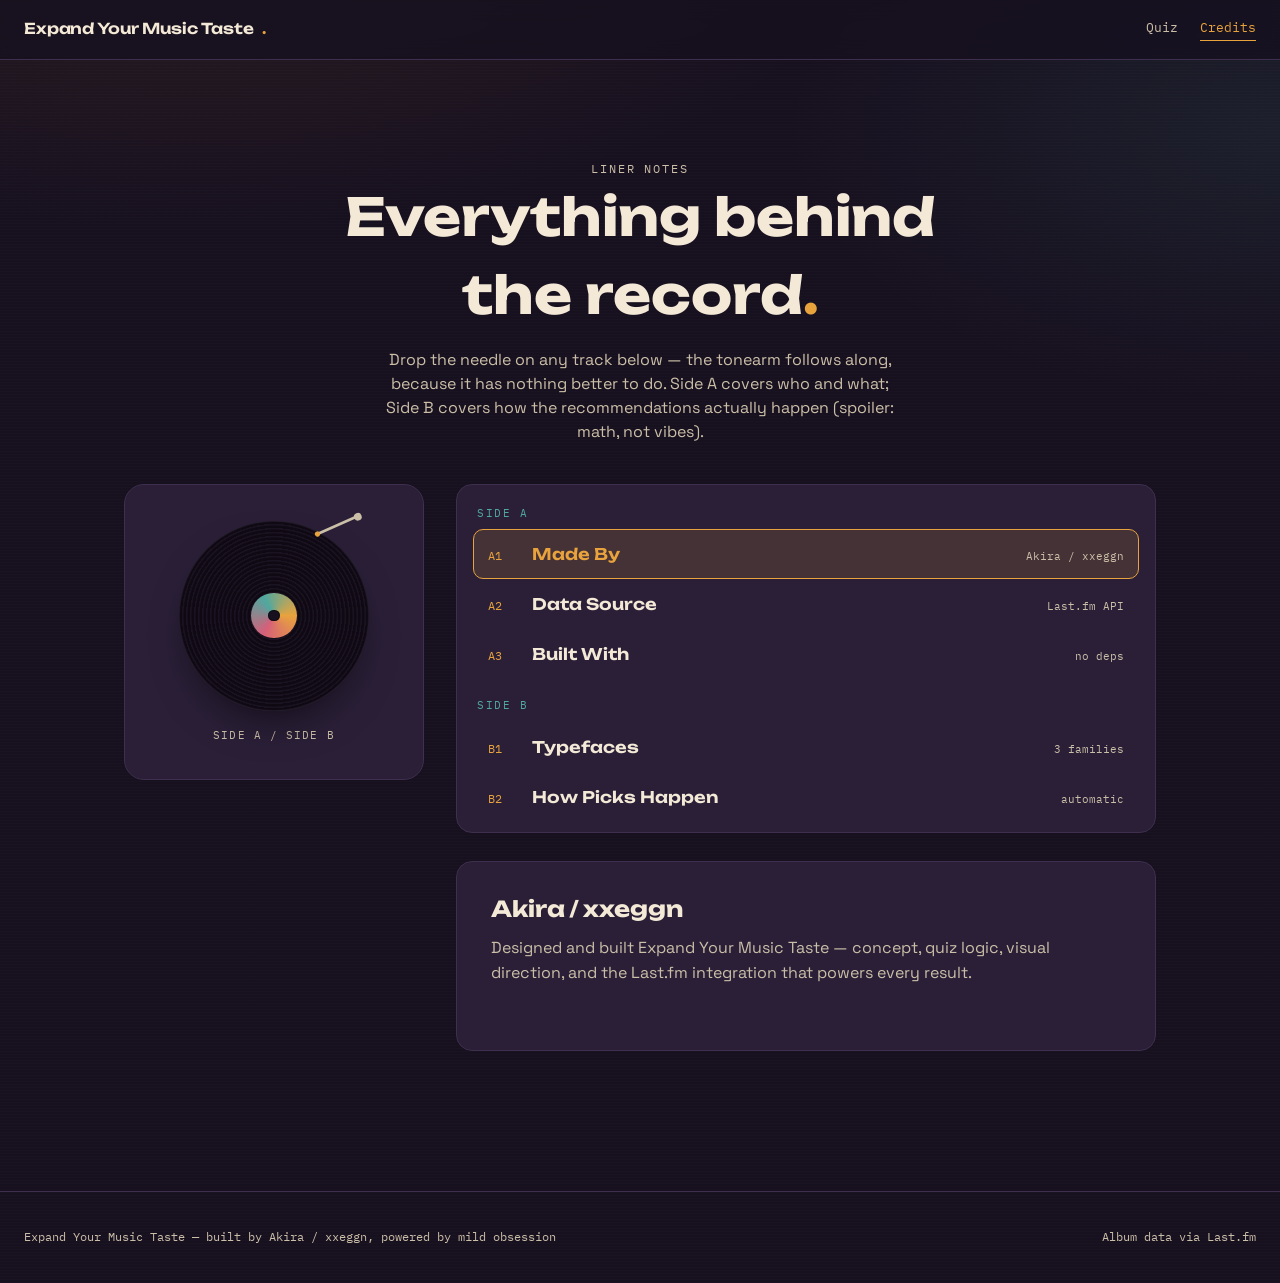
==== commit 79d9f285: "Update credits.html" ====
--- a/credits.html
+++ b/credits.html
@@ -111,7 +111,7 @@
   }
   .liner-track:hover{ background:#1f1728; border-color:#3d2f4d; transform:translateX(3px); }
   .liner-track .idx{ font-family:'IBM Plex Mono', ui-monospace, monospace; font-size:12px; color:#e8a33d; }
-  .liner-track .name{ font-family:'Fraunces', ui-serif, Georgia, serif; font-weight:600; font-size:16px; color:#f3e9d6; }
+  .liner-track .name{ font-family:'Unbounded', ui-sans-serif, system-ui, sans-serif; font-weight:600; font-size:16px; color:#f3e9d6; }
   .liner-track .time{ font-family:'IBM Plex Mono', ui-monospace, monospace; font-size:11px; color:#cbbfa8; white-space:nowrap; }
 
   #t1:checked ~ .liner-body label[for="t1"],
@@ -137,8 +137,8 @@
     padding:30px 34px;
   }
   .liner-note{ display:none; }
-  .liner-note h3{ font-family:'Fraunces', ui-serif, Georgia, serif; font-size:22px; margin:0 0 10px; color:#f3e9d6; }
-  .liner-note p{ margin:0; color:#cbbfa8; line-height:1.6; font-family:'IBM Plex Sans', ui-sans-serif, system-ui, sans-serif; }
+  .liner-note h3{ font-family:'Unbounded', ui-sans-serif, system-ui, sans-serif; font-size:22px; margin:0 0 10px; color:#f3e9d6; }
+  .liner-note p{ margin:0; color:#cbbfa8; line-height:1.6; font-family:'Space Grotesk', ui-sans-serif, system-ui, sans-serif; }
 
   #t1:checked ~ .liner-body .liner-notes #note-1,
   #t2:checked ~ .liner-body .liner-notes #note-2,
@@ -240,8 +240,8 @@
           </div>
         </div>
         <div class="liner-note" id="note-4">
-          <h3>Fraunces, IBM Plex Sans &amp; IBM Plex Mono</h3>
-          <p>Fraunces carries the headlines, IBM Plex Sans handles body copy, and IBM Plex Mono is reserved for tags, metadata, and anything that reads like liner notes.</p>
+          <h3>Unbounded, Space Grotesk &amp; IBM Plex Mono</h3>
+          <p>Unbounded gives headlines their chunky, poster-y weight, Space Grotesk handles body copy without going stiff, and IBM Plex Mono is reserved for tags, metadata, and anything that reads like liner notes.</p>
         </div>
         <div class="liner-note" id="note-5">
           <h3>Automatic, not manual</h3>
--- a/style.css
+++ b/style.css
@@ -4,7 +4,7 @@
    progress disc that fills in one groove per quiz question.
    ========================================================================== */
 
-@import url('https://fonts.googleapis.com/css2?family=Fraunces:opsz,wght@9..144,400;9..144,600;9..144,700;9..144,900&family=IBM+Plex+Sans:wght@400;500;600;700&family=IBM+Plex+Mono:wght@400;500;600&family=Caveat:wght@500;700&display=swap');
+@import url('https://fonts.googleapis.com/css2?family=Unbounded:wght@400;600;700;800;900&family=Space+Grotesk:wght@400;500;600;700&family=IBM+Plex+Mono:wght@400;500;600&family=Permanent+Marker&display=swap');
 
 :root{
   --ink:        #17101f;
@@ -20,10 +20,10 @@
   --lime:       #d7e85e;
   --tape:       rgba(215,232,94,0.85);
 
-  --font-display: 'Fraunces', ui-serif, Georgia, serif;
-  --font-body: 'IBM Plex Sans', ui-sans-serif, system-ui, sans-serif;
+  --font-display: 'Unbounded', ui-sans-serif, system-ui, sans-serif;
+  --font-body: 'Space Grotesk', ui-sans-serif, system-ui, sans-serif;
   --font-mono: 'IBM Plex Mono', ui-monospace, monospace;
-  --font-hand: 'Caveat', cursive;
+  --font-hand: 'Permanent Marker', cursive;
 
   --radius: 6px;
   --wrap: 1080px;
@@ -143,12 +143,13 @@
 }
 .wordmark{
   font-family:var(--font-display);
-  font-weight:700;
-  font-size:18px;
-  letter-spacing:0.01em;
+  font-weight:600;
+  font-size:15px;
+  letter-spacing:-0.01em;
   text-decoration:none;
-  display:flex; align-items:center; gap:10px;
+  display:flex; align-items:center; gap:8px;
   transition:transform .2s ease;
+  white-space:nowrap;
 }
 .wordmark:hover{ transform:rotate(-1.5deg); }
 .wordmark .dot{ color:var(--amber); display:inline-block; animation:bounce-tiny 2.2s ease-in-out infinite; }
@@ -191,9 +192,9 @@
   letter-spacing:-0.01em;
 }
 .hero h1 em{
-  font-style:italic;
+  font-style:normal;
   color:var(--amber);
-  font-weight:600;
+  font-weight:700;
   position:relative;
   display:inline-block;
   text-decoration:underline wavy var(--rose);
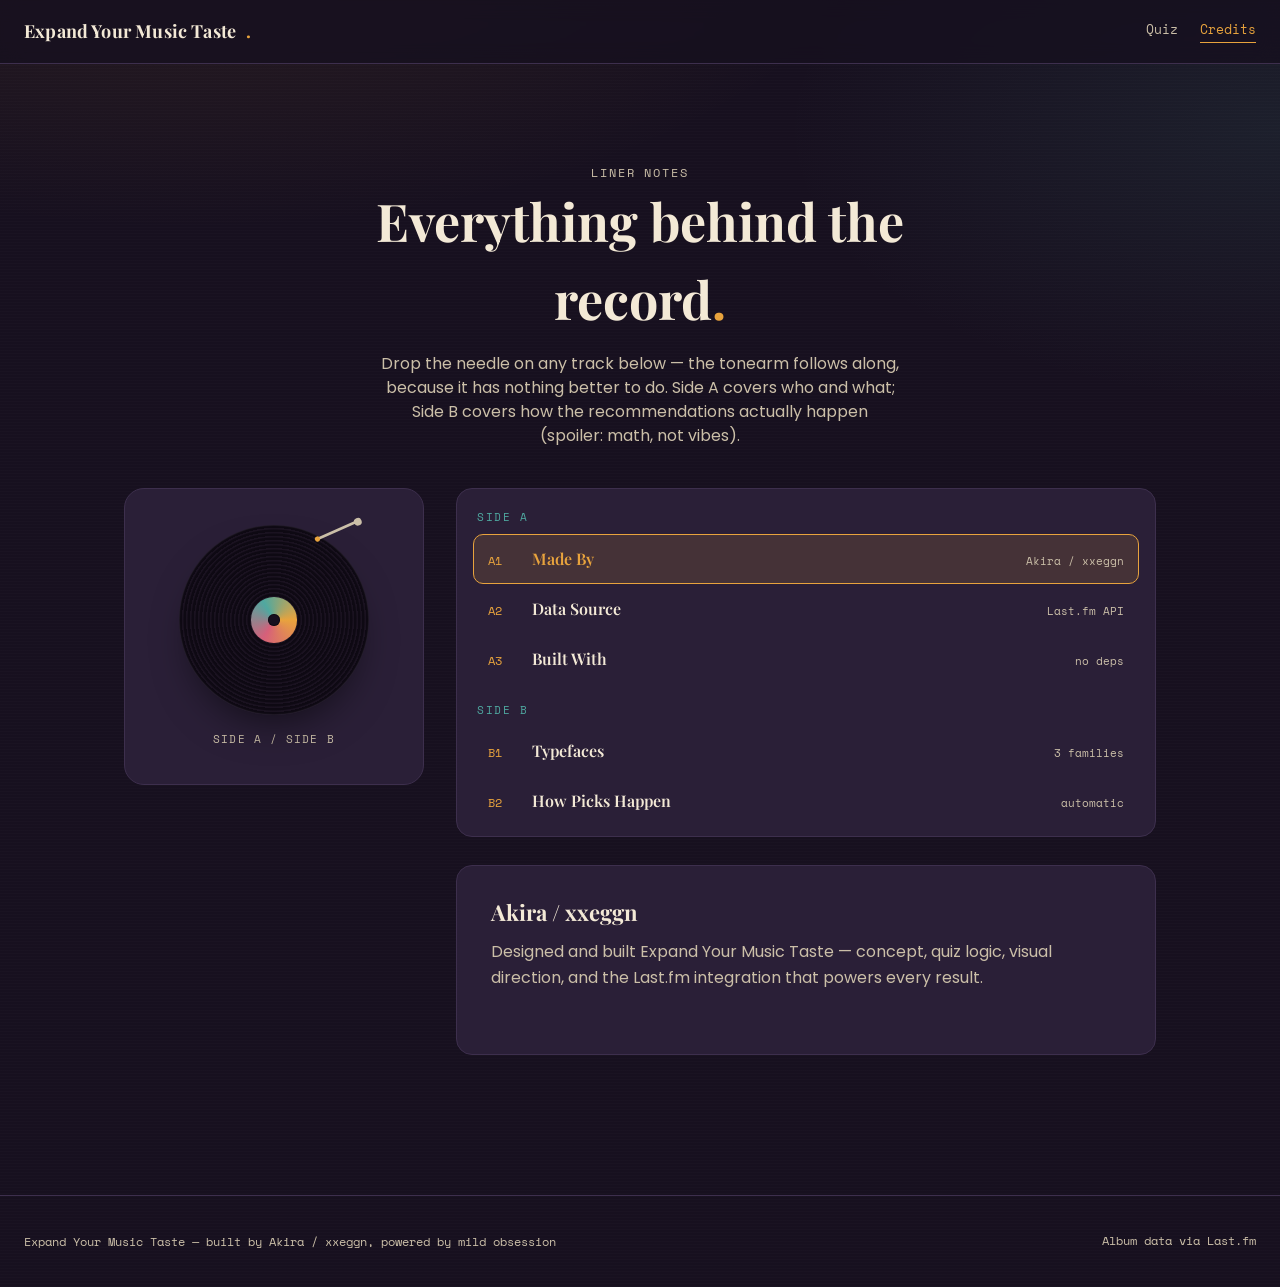
==== commit a8c4af1f: "Update credits.html" ====
--- a/credits.html
+++ b/credits.html
@@ -78,7 +78,7 @@
   #t5:checked ~ .liner-sleeve .liner-tonearm{ transform:rotate(32deg); }
 
   .liner-caption{
-    font-family:'IBM Plex Mono', ui-monospace, monospace;
+    font-family:'Space Mono', ui-monospace, monospace;
     font-size:11px; letter-spacing:0.1em; text-transform:uppercase;
     color:#cbbfa8; margin:0;
   }
@@ -92,7 +92,7 @@
     padding:10px 16px;
   }
   .liner-side-label{
-    font-family:'IBM Plex Mono', ui-monospace, monospace;
+    font-family:'Space Mono', ui-monospace, monospace;
     font-size:11px; letter-spacing:0.14em; text-transform:uppercase;
     color:#4fa8a0; margin:18px 4px 8px;
   }
@@ -110,9 +110,9 @@
     transition:border-color .15s ease, background .15s ease, transform .15s ease;
   }
   .liner-track:hover{ background:#1f1728; border-color:#3d2f4d; transform:translateX(3px); }
-  .liner-track .idx{ font-family:'IBM Plex Mono', ui-monospace, monospace; font-size:12px; color:#e8a33d; }
-  .liner-track .name{ font-family:'Unbounded', ui-sans-serif, system-ui, sans-serif; font-weight:600; font-size:16px; color:#f3e9d6; }
-  .liner-track .time{ font-family:'IBM Plex Mono', ui-monospace, monospace; font-size:11px; color:#cbbfa8; white-space:nowrap; }
+  .liner-track .idx{ font-family:'Space Mono', ui-monospace, monospace; font-size:12px; color:#e8a33d; }
+  .liner-track .name{ font-family:'Playfair Display', ui-serif, Georgia, serif; font-weight:600; font-size:16px; color:#f3e9d6; }
+  .liner-track .time{ font-family:'Space Mono', ui-monospace, monospace; font-size:11px; color:#cbbfa8; white-space:nowrap; }
 
   #t1:checked ~ .liner-body label[for="t1"],
   #t2:checked ~ .liner-body label[for="t2"],
@@ -137,8 +137,8 @@
     padding:30px 34px;
   }
   .liner-note{ display:none; }
-  .liner-note h3{ font-family:'Unbounded', ui-sans-serif, system-ui, sans-serif; font-size:22px; margin:0 0 10px; color:#f3e9d6; }
-  .liner-note p{ margin:0; color:#cbbfa8; line-height:1.6; font-family:'Space Grotesk', ui-sans-serif, system-ui, sans-serif; }
+  .liner-note h3{ font-family:'Playfair Display', ui-serif, Georgia, serif; font-size:22px; margin:0 0 10px; color:#f3e9d6; }
+  .liner-note p{ margin:0; color:#cbbfa8; line-height:1.6; font-family:'Poppins', ui-sans-serif, system-ui, sans-serif; }
 
   #t1:checked ~ .liner-body .liner-notes #note-1,
   #t2:checked ~ .liner-body .liner-notes #note-2,
@@ -148,7 +148,7 @@
 
   .liner-stack-row{ display:flex; flex-wrap:wrap; gap:8px; margin-top:12px; }
   .liner-chip{
-    font-family:'IBM Plex Mono', ui-monospace, monospace; font-size:11px;
+    font-family:'Space Mono', ui-monospace, monospace; font-size:11px;
     border:1px solid #3d2f4d; color:#cbbfa8; padding:6px 12px; border-radius:999px;
   }
 
@@ -240,8 +240,8 @@
           </div>
         </div>
         <div class="liner-note" id="note-4">
-          <h3>Unbounded, Space Grotesk &amp; IBM Plex Mono</h3>
-          <p>Unbounded gives headlines their chunky, poster-y weight, Space Grotesk handles body copy without going stiff, and IBM Plex Mono is reserved for tags, metadata, and anything that reads like liner notes.</p>
+          <h3>Playfair Display, Poppins &amp; Space Mono</h3>
+          <p>Playfair Display gives headlines their elegant, high-contrast serif shape, Poppins keeps body copy soft and easy to read, and Space Mono is reserved for tags, metadata, and anything that reads like liner notes.</p>
         </div>
         <div class="liner-note" id="note-5">
           <h3>Automatic, not manual</h3>
--- a/style.css
+++ b/style.css
@@ -4,7 +4,7 @@
    progress disc that fills in one groove per quiz question.
    ========================================================================== */
 
-@import url('https://fonts.googleapis.com/css2?family=Unbounded:wght@400;600;700;800;900&family=Space+Grotesk:wght@400;500;600;700&family=IBM+Plex+Mono:wght@400;500;600&family=Permanent+Marker&display=swap');
+@import url('https://fonts.googleapis.com/css2?family=Playfair+Display:ital,wght@0,400;0,600;0,700;0,900;1,400;1,600&family=Poppins:wght@300;400;500;600;700&family=Space+Mono:wght@400;700&family=Parisienne&display=swap');
 
 :root{
   --ink:        #17101f;
@@ -20,10 +20,10 @@
   --lime:       #d7e85e;
   --tape:       rgba(215,232,94,0.85);
 
-  --font-display: 'Unbounded', ui-sans-serif, system-ui, sans-serif;
-  --font-body: 'Space Grotesk', ui-sans-serif, system-ui, sans-serif;
-  --font-mono: 'IBM Plex Mono', ui-monospace, monospace;
-  --font-hand: 'Permanent Marker', cursive;
+  --font-display: 'Playfair Display', ui-serif, Georgia, serif;
+  --font-body: 'Poppins', ui-sans-serif, system-ui, sans-serif;
+  --font-mono: 'Space Mono', ui-monospace, monospace;
+  --font-hand: 'Parisienne', cursive;
 
   --radius: 6px;
   --wrap: 1080px;
@@ -67,11 +67,11 @@
 
 .sticker{
   font-family:var(--font-hand);
-  font-weight:700;
-  font-size:20px;
+  font-weight:400;
+  font-size:28px;
   color:var(--ink);
   background:var(--amber);
-  padding:6px 16px 8px;
+  padding:4px 18px 10px;
   border-radius:3px 12px 4px 12px/9px 4px 11px 3px;
   box-shadow:0 8px 16px -8px rgba(0,0,0,0.5), 0 0 0 1px rgba(0,0,0,0.08);
   display:inline-block;
@@ -143,11 +143,11 @@
 }
 .wordmark{
   font-family:var(--font-display);
-  font-weight:600;
-  font-size:15px;
-  letter-spacing:-0.01em;
+  font-weight:700;
+  font-size:18px;
+  letter-spacing:0.01em;
   text-decoration:none;
-  display:flex; align-items:center; gap:8px;
+  display:flex; align-items:center; gap:10px;
   transition:transform .2s ease;
   white-space:nowrap;
 }
@@ -192,13 +192,13 @@
   letter-spacing:-0.01em;
 }
 .hero h1 em{
-  font-style:normal;
+  font-style:italic;
   color:var(--amber);
-  font-weight:700;
+  font-weight:600;
   position:relative;
   display:inline-block;
-  text-decoration:underline wavy var(--rose);
-  text-decoration-thickness:3px;
+  text-decoration:underline solid var(--rose);
+  text-decoration-thickness:2px;
   text-underline-offset:8px;
 }
 .hero-sticker{
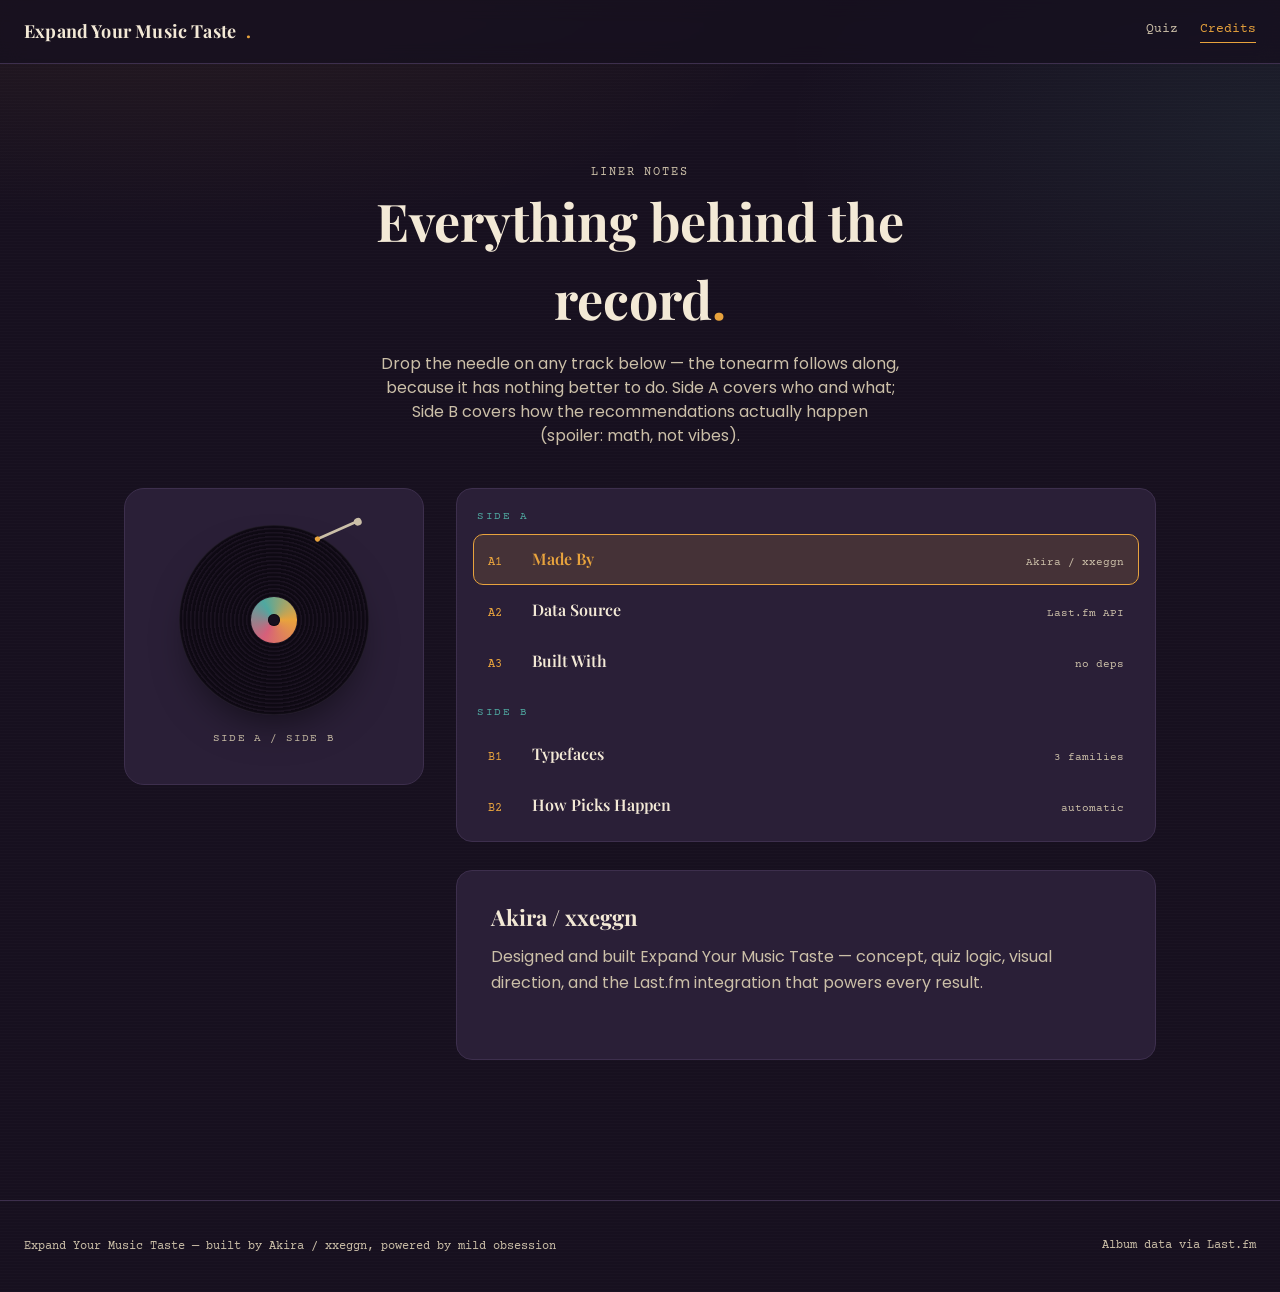
==== commit 21b9bd06: "Update credits.html" ====
--- a/credits.html
+++ b/credits.html
@@ -78,7 +78,7 @@
   #t5:checked ~ .liner-sleeve .liner-tonearm{ transform:rotate(32deg); }
 
   .liner-caption{
-    font-family:'Space Mono', ui-monospace, monospace;
+    font-family:'Courier Prime', ui-monospace, monospace;
     font-size:11px; letter-spacing:0.1em; text-transform:uppercase;
     color:#cbbfa8; margin:0;
   }
@@ -92,7 +92,7 @@
     padding:10px 16px;
   }
   .liner-side-label{
-    font-family:'Space Mono', ui-monospace, monospace;
+    font-family:'Courier Prime', ui-monospace, monospace;
     font-size:11px; letter-spacing:0.14em; text-transform:uppercase;
     color:#4fa8a0; margin:18px 4px 8px;
   }
@@ -110,9 +110,9 @@
     transition:border-color .15s ease, background .15s ease, transform .15s ease;
   }
   .liner-track:hover{ background:#1f1728; border-color:#3d2f4d; transform:translateX(3px); }
-  .liner-track .idx{ font-family:'Space Mono', ui-monospace, monospace; font-size:12px; color:#e8a33d; }
+  .liner-track .idx{ font-family:'Courier Prime', ui-monospace, monospace; font-size:12px; color:#e8a33d; }
   .liner-track .name{ font-family:'Playfair Display', ui-serif, Georgia, serif; font-weight:600; font-size:16px; color:#f3e9d6; }
-  .liner-track .time{ font-family:'Space Mono', ui-monospace, monospace; font-size:11px; color:#cbbfa8; white-space:nowrap; }
+  .liner-track .time{ font-family:'Courier Prime', ui-monospace, monospace; font-size:11px; color:#cbbfa8; white-space:nowrap; }
 
   #t1:checked ~ .liner-body label[for="t1"],
   #t2:checked ~ .liner-body label[for="t2"],
@@ -148,7 +148,7 @@
 
   .liner-stack-row{ display:flex; flex-wrap:wrap; gap:8px; margin-top:12px; }
   .liner-chip{
-    font-family:'Space Mono', ui-monospace, monospace; font-size:11px;
+    font-family:'Courier Prime', ui-monospace, monospace; font-size:11px;
     border:1px solid #3d2f4d; color:#cbbfa8; padding:6px 12px; border-radius:999px;
   }
 
@@ -240,8 +240,8 @@
           </div>
         </div>
         <div class="liner-note" id="note-4">
-          <h3>Playfair Display, Poppins &amp; Space Mono</h3>
-          <p>Playfair Display gives headlines their elegant, high-contrast serif shape, Poppins keeps body copy soft and easy to read, and Space Mono is reserved for tags, metadata, and anything that reads like liner notes.</p>
+          <h3>Playfair Display, Poppins &amp; Courier Prime</h3>
+          <p>Playfair Display gives headlines their elegant, high-contrast serif shape, Poppins keeps body copy soft and easy to read, and Courier Prime — a proper typewriter face — handles tags, metadata, and anything that reads like liner notes typed on an old machine.</p>
         </div>
         <div class="liner-note" id="note-5">
           <h3>Automatic, not manual</h3>
--- a/style.css
+++ b/style.css
@@ -4,7 +4,7 @@
    progress disc that fills in one groove per quiz question.
    ========================================================================== */
 
-@import url('https://fonts.googleapis.com/css2?family=Playfair+Display:ital,wght@0,400;0,600;0,700;0,900;1,400;1,600&family=Poppins:wght@300;400;500;600;700&family=Space+Mono:wght@400;700&family=Parisienne&display=swap');
+@import url('https://fonts.googleapis.com/css2?family=Playfair+Display:ital,wght@0,400;0,600;0,700;0,900;1,400;1,600&family=Poppins:wght@300;400;500;600;700&family=Courier+Prime:ital,wght@0,400;0,700;1,400&family=Parisienne&display=swap');
 
 :root{
   --ink:        #17101f;
@@ -22,7 +22,7 @@
 
   --font-display: 'Playfair Display', ui-serif, Georgia, serif;
   --font-body: 'Poppins', ui-sans-serif, system-ui, sans-serif;
-  --font-mono: 'Space Mono', ui-monospace, monospace;
+  --font-mono: 'Courier Prime', ui-monospace, monospace;
   --font-hand: 'Parisienne', cursive;
 
   --radius: 6px;
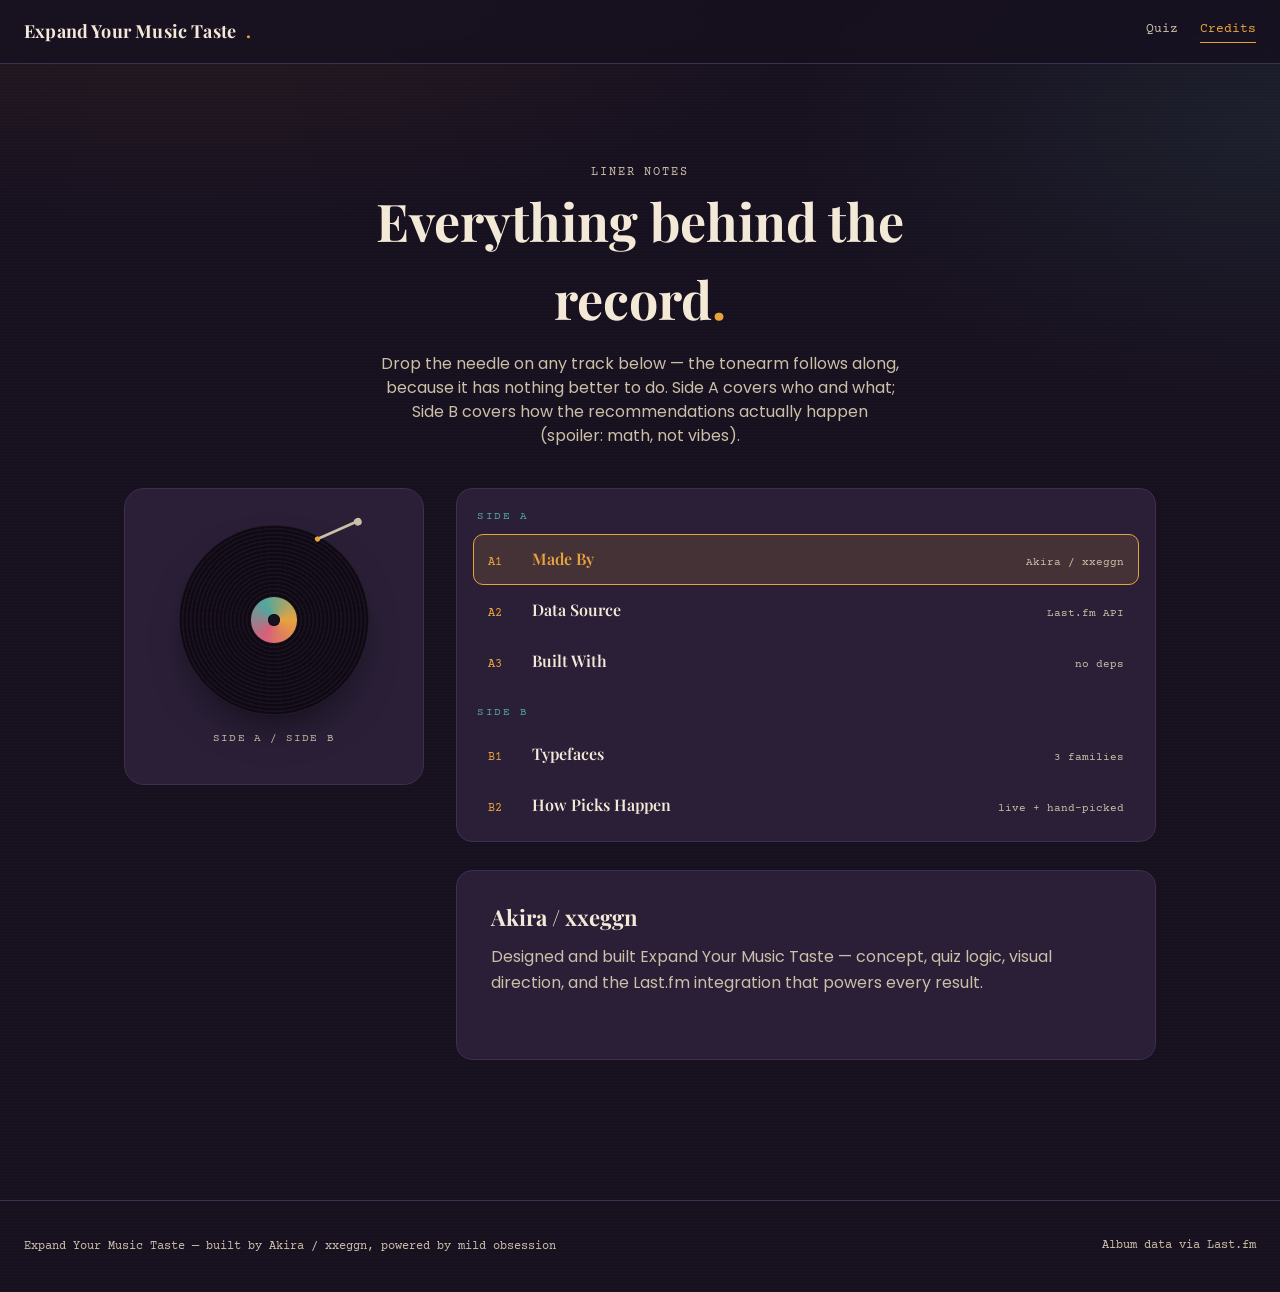
==== commit 32d68b0b: "Update credits.html" ====
--- a/credits.html
+++ b/credits.html
@@ -213,7 +213,7 @@
           <span class="idx">B1</span><span class="name">Typefaces</span><span class="time">3 families</span>
         </label>
         <label for="t5" class="liner-track">
-          <span class="idx">B2</span><span class="name">How Picks Happen</span><span class="time">automatic</span>
+          <span class="idx">B2</span><span class="name">How Picks Happen</span><span class="time">live + hand-picked</span>
         </label>
       </div>
 
@@ -224,7 +224,7 @@
         </div>
         <div class="liner-note" id="note-2">
           <h3>Last.fm API</h3>
-          <p>Every album title, release year, genre tag, cover image, and description shown in your results is fetched live from Last.fm — nothing on the results page is a hand-picked or manual list.</p>
+          <p>Cover art, genre tags, release year, and descriptions for every album shown are fetched live from Last.fm — including for the small hand-picked list of albums mixed into results (see "How Picks Happen").</p>
         </div>
         <div class="liner-note" id="note-3">
           <h3>A scrappy, dependency-free front end</h3>
@@ -244,8 +244,8 @@
           <p>Playfair Display gives headlines their elegant, high-contrast serif shape, Poppins keeps body copy soft and easy to read, and Courier Prime — a proper typewriter face — handles tags, metadata, and anything that reads like liner notes typed on an old machine.</p>
         </div>
         <div class="liner-note" id="note-5">
-          <h3>Automatic, not manual</h3>
-          <p>Your genre answer plus the following nine answers become a set of Last.fm tags. The site queries those tags, scores every album by how many of your answers it matches, filters for era where possible, and hands back a maximum of three pages of results — never a fixed, pre-written list.</p>
+          <h3>Live, plus a hand-picked list</h3>
+          <p>Your genre answer plus the following nine answers become a set of matching criteria. The site scores every candidate album — live picks pulled from Last.fm tags, plus a small hand-picked list — by how many of your answers it matches, filters for era where possible, and hands back a maximum of three pages of results.</p>
         </div>
       </div>
     </div>
